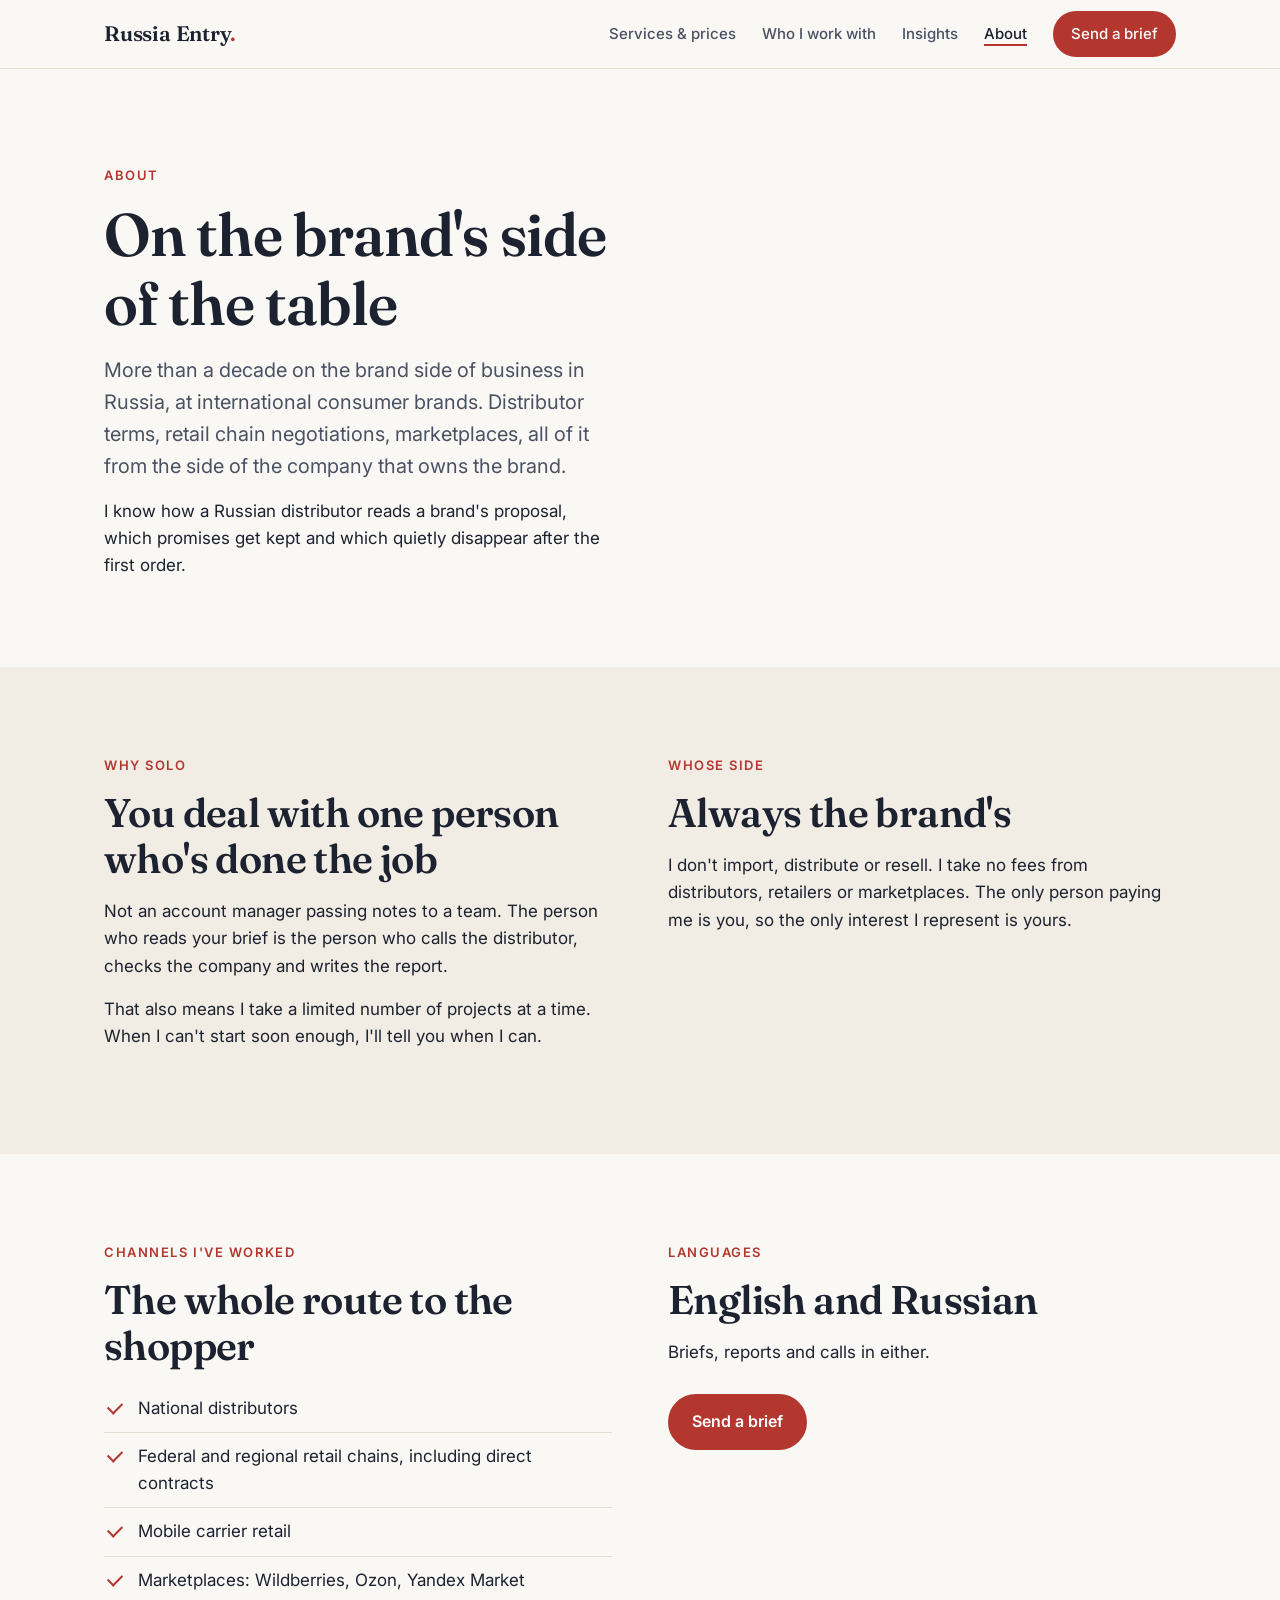
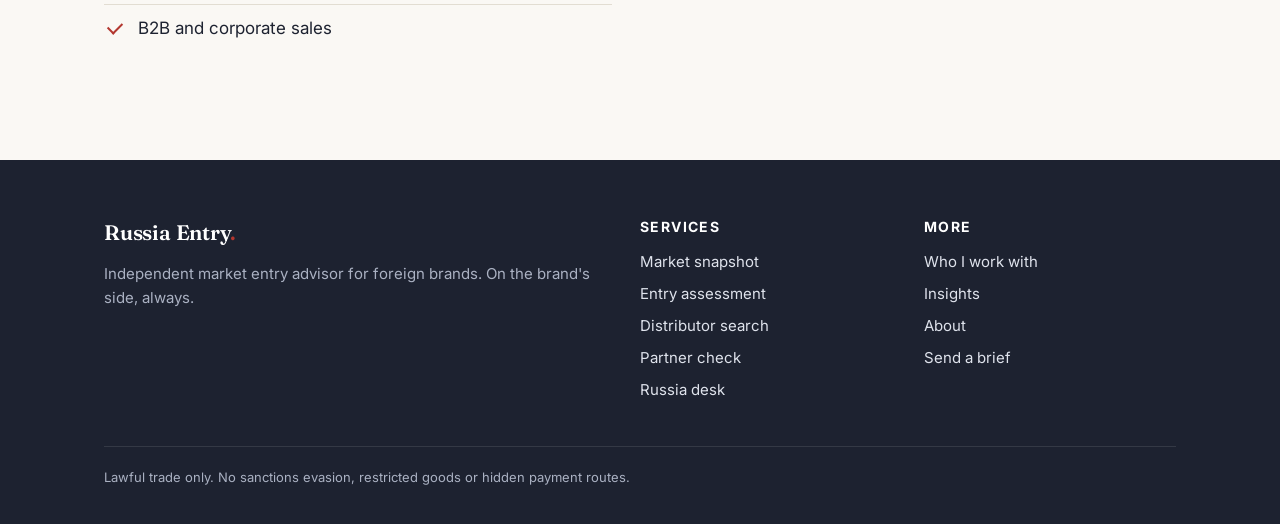
==== about.html @ b7e8e62e "Russia Entry site Co-Authored-By: Claude Opus 5.5 <noreply@anthropic.com>" ====
<!doctype html>
<html lang="en">
<head>
<meta charset="utf-8">
<meta name="viewport" content="width=device-width, initial-scale=1">
<title>About · Russia Entry</title>
<meta name="description" content="More than a decade on the brand side of business in Russia. Independent market entry advisor for foreign brands, working solo.">
<link rel="preconnect" href="https://fonts.googleapis.com">
<link rel="preconnect" href="https://fonts.gstatic.com" crossorigin>
<link href="https://fonts.googleapis.com/css2?family=Fraunces:opsz,wght@9..144,500;9..144,600&family=Inter:wght@400;500;600;700&display=swap" rel="stylesheet">
<link rel="stylesheet" href="assets/style.css">
</head>
<body>

<header class="site-header">
  <div class="wrap">
    <a class="logo" href="index.html">Russia Entry<span>.</span></a>
    <button class="nav-toggle" aria-expanded="false" aria-controls="nav">Menu</button>
    <nav class="nav" id="nav">
      <a href="services.html">Services &amp; prices</a>
      <a href="markets.html">Who I work with</a>
      <a href="insights.html">Insights</a>
      <a href="about.html" aria-current="page">About</a>
      <a class="btn btn-small" href="contact.html">Send a brief</a>
    </nav>
  </div>
</header>

<main>
<section class="hero">
  <div class="wrap split">
    <div>
      <span class="eyebrow">About</span>
      <h1>On the brand's side of the table</h1>
      <p class="lead">More than a decade on the brand side of business in Russia, at international consumer brands. Distributor terms, retail chain negotiations, marketplaces, all of it from the side of the company that owns the brand.</p>
      <p>I know how a Russian distributor reads a brand's proposal, which promises get kept and which quietly disappear after the first order.</p>
    </div>
  </div>
</section>

<section class="alt">
  <div class="wrap split">
    <div>
      <span class="eyebrow">Why solo</span>
      <h2>You deal with one person who's done the job</h2>
      <p>Not an account manager passing notes to a team. The person who reads your brief is the person who calls the distributor, checks the company and writes the report.</p>
      <p>That also means I take a limited number of projects at a time. When I can't start soon enough, I'll tell you when I can.</p>
    </div>
    <div>
      <span class="eyebrow">Whose side</span>
      <h2>Always the brand's</h2>
      <p>I don't import, distribute or resell. I take no fees from distributors, retailers or marketplaces. The only person paying me is you, so the only interest I represent is yours.</p>
    </div>
  </div>
</section>

<section>
  <div class="wrap split">
    <div>
      <span class="eyebrow">Channels I've worked</span>
      <h2>The whole route to the shopper</h2>
      <ul class="check-list">
        <li>National distributors</li>
        <li>Federal and regional retail chains, including direct contracts</li>
        <li>Mobile carrier retail</li>
        <li>Marketplaces: Wildberries, Ozon, Yandex Market</li>
        <li>B2B and corporate sales</li>
      </ul>
    </div>
    <div>
      <span class="eyebrow">Languages</span>
      <h2>English and Russian</h2>
      <p>Briefs, reports and calls in either.</p>
      <div class="btn-row"><a class="btn" href="contact.html">Send a brief</a></div>
    </div>
  </div>
</section>

</main>

<footer class="site-footer">
  <div class="wrap">
    <div class="foot-grid">
      <div>
        <a class="logo" href="index.html" style="color:#fff">Russia Entry<span>.</span></a>
        <p style="margin-top:12px">Independent market entry advisor for foreign brands. On the brand's side, always.</p>
      </div>
      <div>
        <h4>Services</h4>
        <ul>
          <li><a href="services.html#snapshot">Market snapshot</a></li>
          <li><a href="services.html#assessment">Entry assessment</a></li>
          <li><a href="services.html#distributor">Distributor search</a></li>
          <li><a href="services.html#check">Partner check</a></li>
          <li><a href="services.html#desk">Russia desk</a></li>
        </ul>
      </div>
      <div>
        <h4>More</h4>
        <ul>
          <li><a href="markets.html">Who I work with</a></li>
          <li><a href="insights.html">Insights</a></li>
          <li><a href="about.html">About</a></li>
          <li><a href="contact.html">Send a brief</a></li>
        </ul>
      </div>
    </div>
    <div class="foot-bottom">Lawful trade only. No sanctions evasion, restricted goods or hidden payment routes.</div>
  </div>
</footer>

<script src="assets/site.js"></script>
</body>
</html>
---- assets/style.css ----
:root {
  --bg: #faf8f4;
  --bg-alt: #f1ede5;
  --card: #ffffff;
  --ink: #1d2230;
  --ink-soft: #4a5163;
  --muted: #7a8090;
  --line: #e2ddd2;
  --accent: #b3372f;
  --accent-ink: #ffffff;
  --accent-soft: #f6e4e1;
  --navy: #1f2b45;
  --radius: 14px;
  --max: 1120px;
  --serif: "Fraunces", Georgia, "Times New Roman", serif;
  --sans: "Inter", system-ui, -apple-system, "Segoe UI", Roboto, sans-serif;
}

* { box-sizing: border-box; }
html { scroll-behavior: smooth; }
body {
  margin: 0;
  background: var(--bg);
  color: var(--ink);
  font-family: var(--sans);
  font-size: 17px;
  line-height: 1.6;
  -webkit-font-smoothing: antialiased;
}
img { max-width: 100%; display: block; }
a { color: var(--accent); text-underline-offset: 3px; }
a:hover { color: var(--ink); }

.wrap { max-width: var(--max); margin: 0 auto; padding: 0 24px; }
@media (max-width: 600px) { .wrap { padding: 0 16px; } }

/* ---------- header ---------- */
.site-header {
  position: sticky; top: 0; z-index: 20;
  background: rgba(250, 248, 244, 0.92);
  backdrop-filter: blur(8px);
  border-bottom: 1px solid var(--line);
}
.site-header .wrap {
  display: flex; align-items: center; justify-content: space-between;
  height: 68px; gap: 16px;
}
.logo {
  font-family: var(--serif); font-weight: 600; font-size: 21px;
  color: var(--ink); text-decoration: none; letter-spacing: -0.01em;
  white-space: nowrap;
}
.logo span { color: var(--accent); }
.nav { display: flex; gap: 26px; align-items: center; }
.nav a {
  color: var(--ink-soft); text-decoration: none; font-size: 15px; font-weight: 500;
}
.nav a:hover, .nav a[aria-current="page"] { color: var(--ink); }
.nav a[aria-current="page"] { box-shadow: inset 0 -2px 0 var(--accent); }
.nav .btn { color: var(--accent-ink); }
.nav-toggle {
  display: none; background: none; border: 1px solid var(--line);
  border-radius: 10px; padding: 8px 12px; font: inherit; font-size: 15px;
  color: var(--ink); cursor: pointer;
}
@media (max-width: 900px) {
  .nav-toggle { display: block; }
  .nav {
    display: none; position: absolute; top: 68px; left: 0; right: 0;
    flex-direction: column; align-items: stretch; gap: 0;
    background: var(--bg); border-bottom: 1px solid var(--line); padding: 8px 16px 16px;
  }
  .nav.open { display: flex; }
  .nav a { padding: 12px 4px; border-bottom: 1px solid var(--line); }
  .nav a[aria-current="page"] { box-shadow: none; color: var(--accent); }
  .nav .btn { margin-top: 12px; text-align: center; border-bottom: none; }
}

/* ---------- buttons ---------- */
.btn {
  display: inline-block; padding: 13px 22px; border-radius: 999px;
  background: var(--accent); color: var(--accent-ink); text-decoration: none;
  font-weight: 600; font-size: 16px; border: 2px solid var(--accent);
  transition: transform .15s ease, background .15s ease;
  cursor: pointer; font-family: inherit;
}
.btn:hover { background: #962c25; border-color: #962c25; color: #fff; transform: translateY(-1px); }
.btn-ghost { background: transparent; color: var(--ink); border-color: var(--ink); }
.btn-ghost:hover { background: var(--ink); border-color: var(--ink); color: #fff; }
.btn-small { padding: 9px 16px; font-size: 15px; }
.btn-row { display: flex; flex-wrap: wrap; gap: 12px; margin-top: 28px; }

/* ---------- type ---------- */
h1, h2, h3 { font-family: var(--serif); font-weight: 600; letter-spacing: -0.015em; line-height: 1.15; margin: 0 0 16px; }
h1 { font-size: clamp(36px, 5.4vw, 60px); }
h2 { font-size: clamp(28px, 3.6vw, 40px); }
h3 { font-size: 22px; }
p { margin: 0 0 16px; }
.lead { font-size: 20px; color: var(--ink-soft); max-width: 680px; }
.eyebrow {
  font-size: 13px; font-weight: 600; letter-spacing: .12em; text-transform: uppercase;
  color: var(--accent); margin-bottom: 14px; display: block;
}
.muted { color: var(--muted); }

/* ---------- sections ---------- */
section { padding: 88px 0; }
section.tight { padding: 56px 0; }
.alt { background: var(--bg-alt); }
.dark { background: var(--navy); color: #e9ecf3; }
.dark h2, .dark h3 { color: #fff; }
.dark .lead, .dark p { color: #c9cfdc; }
.dark .eyebrow { color: #f0a39c; }
.section-head { max-width: 720px; margin-bottom: 44px; }
@media (max-width: 600px) { section { padding: 60px 0; } }

/* ---------- hero ---------- */
.hero { padding: 96px 0 72px; }
.hero h1 { max-width: 880px; }
.trust {
  border-top: 1px solid var(--line); border-bottom: 1px solid var(--line);
  padding: 18px 0; font-size: 15px; color: var(--ink-soft);
}
.trust .wrap { display: flex; flex-wrap: wrap; gap: 8px 28px; align-items: center; }
.trust strong { color: var(--ink); }
.trust .logos { display: flex; flex-wrap: wrap; gap: 8px 22px; font-weight: 600; color: var(--ink); }

/* ---------- grids & cards ---------- */
.grid { display: grid; gap: 20px; }
.g2 { grid-template-columns: repeat(2, 1fr); }
.g3 { grid-template-columns: repeat(3, 1fr); }
.g5 { grid-template-columns: repeat(5, 1fr); }
@media (max-width: 1000px) { .g5 { grid-template-columns: repeat(3, 1fr); } }
@media (max-width: 820px) { .g2, .g3, .g5 { grid-template-columns: 1fr; } }

.card {
  background: var(--card); border: 1px solid var(--line); border-radius: var(--radius);
  padding: 26px;
}
.card h3 { font-size: 20px; margin-bottom: 10px; }
.card p:last-child { margin-bottom: 0; }

.price-card { display: flex; flex-direction: column; text-decoration: none; color: var(--ink); transition: border-color .15s, transform .15s; }
.price-card:hover { border-color: var(--accent); transform: translateY(-2px); color: var(--ink); }
.price-card .price { font-family: var(--serif); font-size: 24px; color: var(--accent); margin-top: auto; padding-top: 14px; }
.price-card .price small { font-family: var(--sans); font-size: 13px; color: var(--muted); display: block; }
.price-card p { font-size: 15px; color: var(--ink-soft); }

/* ---------- lists ---------- */
.x-list, .check-list { list-style: none; padding: 0; margin: 0 0 20px; }
.x-list li, .check-list li { position: relative; padding: 10px 0 10px 34px; border-bottom: 1px solid var(--line); }
.x-list li:last-child, .check-list li:last-child { border-bottom: none; }
.x-list li::before {
  content: "!"; position: absolute; left: 0; top: 11px; width: 22px; height: 22px;
  border-radius: 50%; background: var(--accent-soft); color: var(--accent);
  font-weight: 700; font-size: 13px; display: grid; place-items: center;
}
.check-list li::before {
  content: ""; position: absolute; left: 4px; top: 17px; width: 12px; height: 7px;
  border-left: 2px solid var(--accent); border-bottom: 2px solid var(--accent); transform: rotate(-45deg);
}
.dark .x-list li, .dark .check-list li { border-color: rgba(255,255,255,.12); }

/* ---------- steps ---------- */
.steps { counter-reset: step; }
.step { position: relative; padding-top: 58px; }
.step::before {
  counter-increment: step; content: counter(step);
  position: absolute; top: 0; left: 0; width: 42px; height: 42px; border-radius: 50%;
  background: var(--ink); color: #fff; font-family: var(--serif); font-size: 20px;
  display: grid; place-items: center;
}
.step .when { font-size: 14px; color: var(--accent); font-weight: 600; margin-bottom: 6px; display: block; }

/* ---------- split ---------- */
.split { display: grid; grid-template-columns: 1fr 1fr; gap: 56px; align-items: start; }
@media (max-width: 820px) { .split { grid-template-columns: 1fr; gap: 28px; } }

/* ---------- note / compliance ---------- */
.note {
  border-left: 3px solid var(--accent); background: var(--card);
  padding: 22px 26px; border-radius: 0 var(--radius) var(--radius) 0;
}
.note h3 { font-size: 18px; margin-bottom: 8px; font-family: var(--sans); font-weight: 700; letter-spacing: 0; }

/* ---------- service blocks ---------- */
.service { display: grid; grid-template-columns: 300px 1fr; gap: 44px; padding: 52px 0; border-top: 1px solid var(--line); scroll-margin-top: 90px; }
.service:first-of-type { border-top: none; }
.service .meta { position: sticky; top: 100px; align-self: start; }
.service .meta .price { font-family: var(--serif); font-size: 30px; color: var(--accent); margin: 6px 0 4px; }
.service .meta .time { font-size: 15px; color: var(--muted); margin-bottom: 18px; }
.service .for { font-size: 19px; color: var(--ink); margin-bottom: 18px; }
.service h4 { font-size: 14px; letter-spacing: .1em; text-transform: uppercase; color: var(--muted); margin: 24px 0 8px; }
@media (max-width: 820px) {
  .service { grid-template-columns: 1fr; gap: 12px; padding: 40px 0; }
  .service .meta { position: static; }
}

/* ---------- regions ---------- */
.region { scroll-margin-top: 90px; }
.region .flag { font-size: 13px; font-weight: 600; letter-spacing: .1em; text-transform: uppercase; color: var(--muted); margin-bottom: 8px; display: block; }
.region ul { padding-left: 20px; margin: 8px 0 0; color: var(--ink-soft); font-size: 15px; }
.region ul li { margin-bottom: 4px; }
.chips { display: flex; flex-wrap: wrap; gap: 8px; margin: 20px 0 0; padding: 0; list-style: none; }
.chips a { display: inline-block; padding: 7px 14px; border: 1px solid var(--line); border-radius: 999px; background: var(--card); color: var(--ink); text-decoration: none; font-size: 15px; }
.chips a:hover { border-color: var(--accent); color: var(--accent); }

/* ---------- articles ---------- */
.article-card { display: flex; flex-direction: column; }
.article-card .tag { font-size: 13px; color: var(--muted); margin-bottom: 10px; }
.article-card .soon { margin-top: auto; padding-top: 12px; font-size: 14px; font-weight: 600; color: var(--accent); }

/* ---------- about ---------- */
.portrait {
  aspect-ratio: 4 / 5; border-radius: var(--radius); background: var(--bg-alt);
  border: 1px dashed var(--line); display: grid; place-items: center;
  color: var(--muted); font-size: 15px; text-align: center; padding: 20px;
}
.timeline { list-style: none; padding: 0; margin: 0; }
.timeline li { display: grid; grid-template-columns: 120px 1fr; gap: 16px; padding: 14px 0; border-bottom: 1px solid var(--line); }
.timeline .yr { color: var(--muted); font-size: 15px; }
@media (max-width: 600px) { .timeline li { grid-template-columns: 1fr; gap: 2px; } }

/* ---------- form ---------- */
.form { display: grid; gap: 20px; }
.field label, .field legend { display: block; font-weight: 600; font-size: 15px; margin-bottom: 8px; padding: 0; }
.field .hint { font-weight: 400; color: var(--muted); }
.field input[type="text"], .field input[type="email"], .field input[type="url"], .field select, .field textarea {
  width: 100%; padding: 12px 14px; border: 1px solid var(--line); border-radius: 10px;
  background: var(--card); font: inherit; font-size: 16px; color: var(--ink);
}
.field input:focus, .field select:focus, .field textarea:focus { outline: 2px solid var(--accent); outline-offset: 1px; border-color: transparent; }
.field textarea { min-height: 130px; resize: vertical; }
fieldset.field { border: 0; margin: 0; padding: 0; min-width: 0; }
.options { display: flex; flex-wrap: wrap; gap: 8px; }
.options label { font-weight: 400; margin: 0; }
.options input { position: absolute; opacity: 0; pointer-events: none; }
.options span {
  display: inline-block; padding: 9px 15px; border: 1px solid var(--line); border-radius: 999px;
  background: var(--card); cursor: pointer; font-size: 15px; user-select: none;
}
.options input:checked + span { background: var(--ink); color: #fff; border-color: var(--ink); }
.options input:focus-visible + span { outline: 2px solid var(--accent); outline-offset: 2px; }
.row2 { display: grid; grid-template-columns: 1fr 1fr; gap: 20px; }
@media (max-width: 600px) { .row2 { grid-template-columns: 1fr; } }
.form-done { display: none; }
.form-done.show { display: block; }

/* ---------- faq ---------- */
details { border-bottom: 1px solid var(--line); padding: 18px 0; }
details summary { cursor: pointer; font-weight: 600; font-size: 18px; list-style: none; position: relative; padding-right: 30px; }
details summary::-webkit-details-marker { display: none; }
details summary::after { content: "+"; position: absolute; right: 0; top: -2px; font-size: 24px; color: var(--accent); font-weight: 400; }
details[open] summary::after { content: "–"; }
details p { margin: 12px 0 0; color: var(--ink-soft); }

/* ---------- cta band ---------- */
.cta-band { text-align: center; }
.cta-band .lead { margin: 0 auto; }
.cta-band .btn-row { justify-content: center; }

/* ---------- footer ---------- */
.site-footer { background: var(--ink); color: #aab1c2; padding: 56px 0 36px; font-size: 15px; }
.site-footer a { color: #dfe3ec; text-decoration: none; }
.site-footer a:hover { color: #fff; }
.foot-grid { display: grid; grid-template-columns: 2fr 1fr 1fr; gap: 32px; }
.foot-grid h4 { color: #fff; font-size: 14px; letter-spacing: .1em; text-transform: uppercase; margin: 0 0 12px; }
.foot-grid ul { list-style: none; padding: 0; margin: 0; }
.foot-grid li { margin-bottom: 8px; }
.foot-bottom { border-top: 1px solid rgba(255,255,255,.1); margin-top: 36px; padding-top: 20px; font-size: 13px; }
@media (max-width: 820px) { .foot-grid { grid-template-columns: 1fr; } }
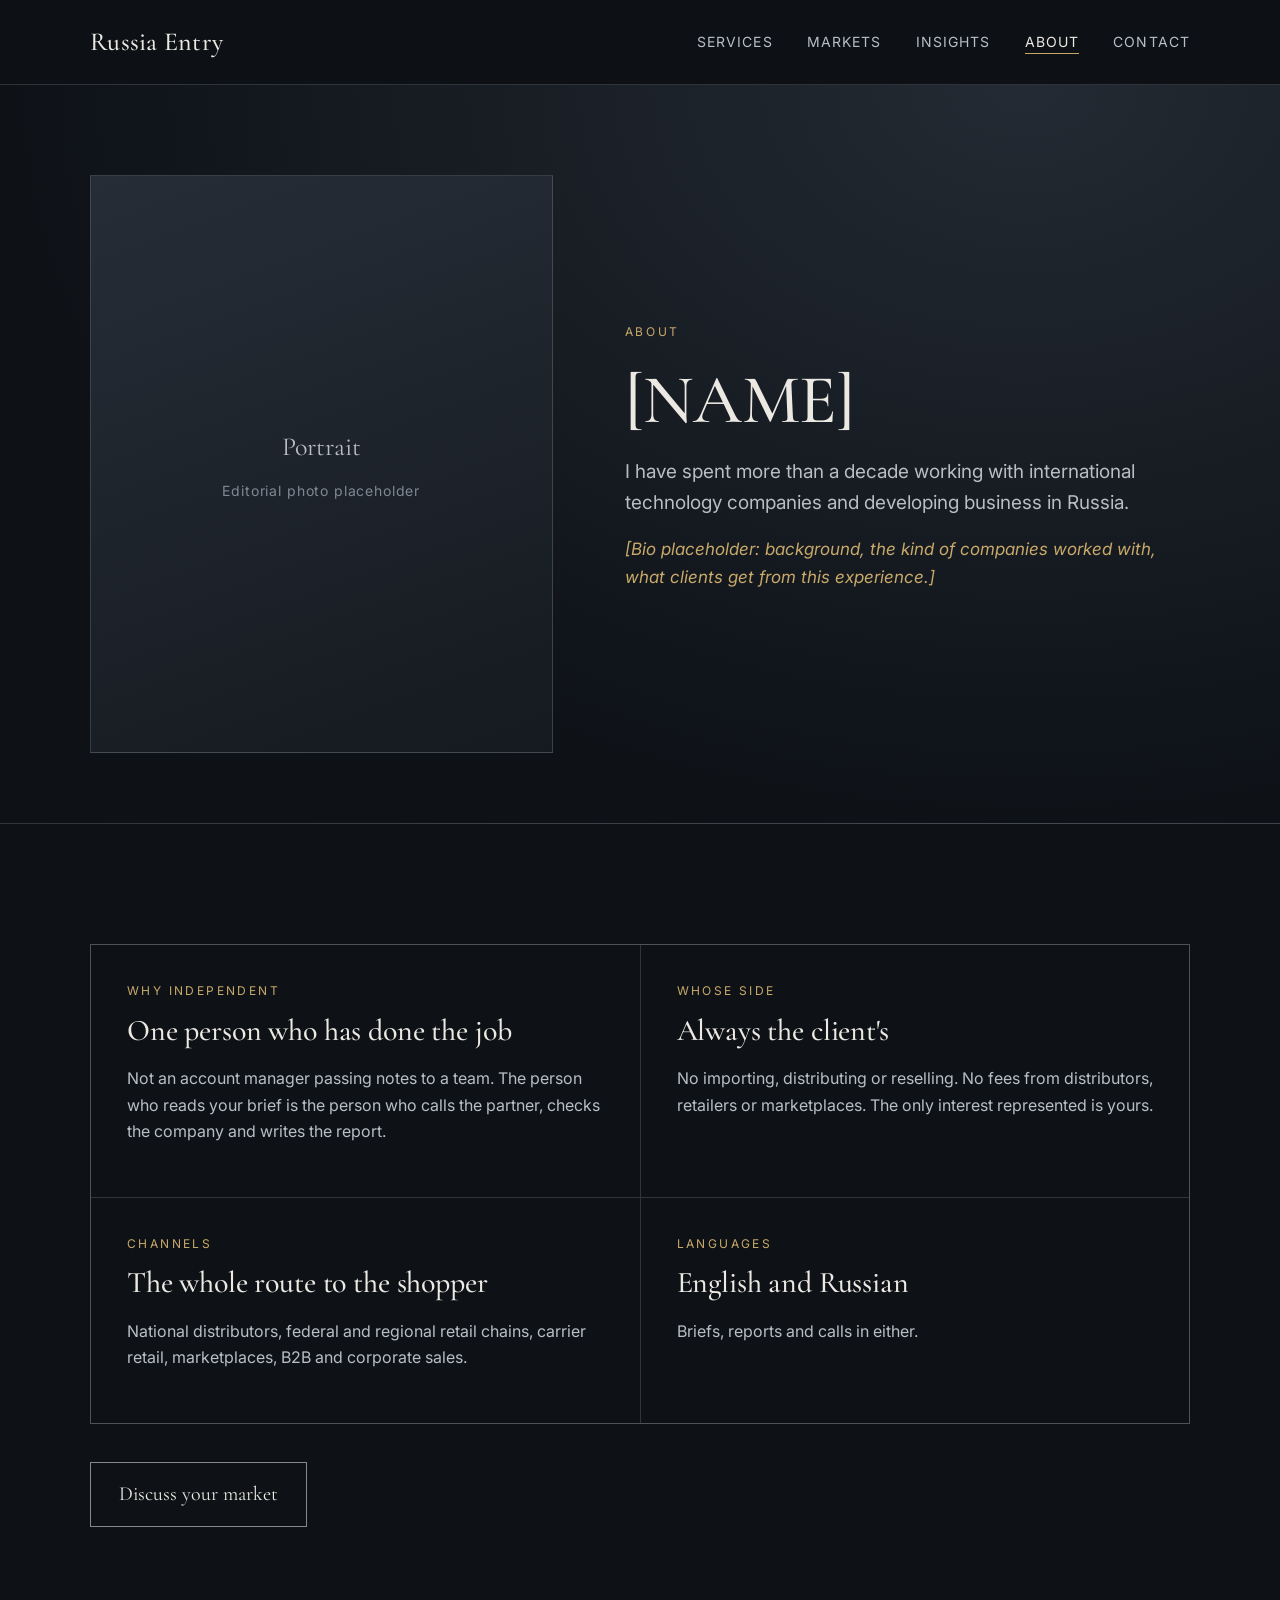
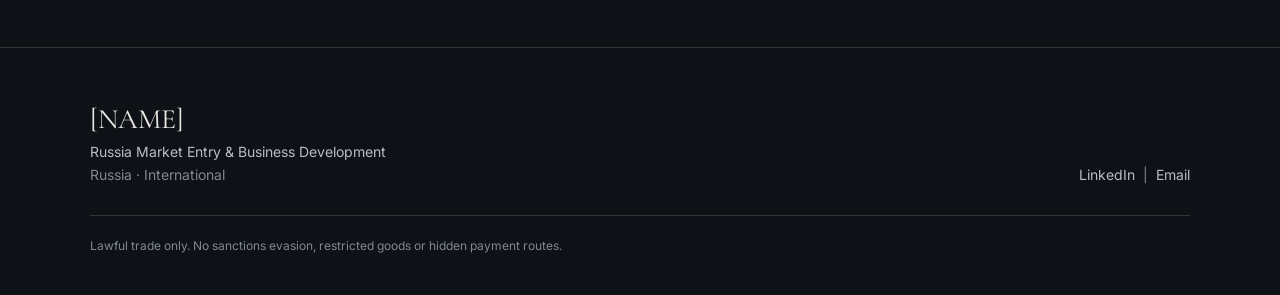
==== commit b01ad9df: "New dark design, four services, placeholders instead of personal data Co-Authored-By: Claude Opus 5." ====
--- a/about.html
+++ b/about.html
@@ -4,75 +4,50 @@
 <meta charset="utf-8">
 <meta name="viewport" content="width=device-width, initial-scale=1">
 <title>About · Russia Entry</title>
-<meta name="description" content="More than a decade on the brand side of business in Russia. Independent market entry advisor for foreign brands, working solo.">
+<meta name="description" content="Independent market-entry specialist for international companies entering Russia.">
 <link rel="preconnect" href="https://fonts.googleapis.com">
 <link rel="preconnect" href="https://fonts.gstatic.com" crossorigin>
-<link href="https://fonts.googleapis.com/css2?family=Fraunces:opsz,wght@9..144,500;9..144,600&family=Inter:wght@400;500;600;700&display=swap" rel="stylesheet">
+<link href="https://fonts.googleapis.com/css2?family=Cormorant+Garamond:ital,wght@0,400;0,500;0,600;1,400;1,500&family=Inter:wght@400;500&display=swap" rel="stylesheet">
 <link rel="stylesheet" href="assets/style.css">
 </head>
 <body>
 
-<header class="site-header">
+<header class="site-header solid">
   <div class="wrap">
-    <a class="logo" href="index.html">Russia Entry<span>.</span></a>
+    <a class="logo" href="index.html">Russia Entry</a>
     <button class="nav-toggle" aria-expanded="false" aria-controls="nav">Menu</button>
     <nav class="nav" id="nav">
-      <a href="services.html">Services &amp; prices</a>
-      <a href="markets.html">Who I work with</a>
+      <a href="services.html">Services</a>
+      <a href="markets.html">Markets</a>
       <a href="insights.html">Insights</a>
       <a href="about.html" aria-current="page">About</a>
-      <a class="btn btn-small" href="contact.html">Send a brief</a>
+      <a href="contact.html">Contact</a>
     </nav>
   </div>
 </header>
 
 <main>
-<section class="hero">
-  <div class="wrap split">
+<section class="page-hero">
+  <div class="wrap about">
+    <div class="portrait"><div><span>Portrait</span>Editorial photo placeholder</div></div>
     <div>
-      <span class="eyebrow">About</span>
-      <h1>On the brand's side of the table</h1>
-      <p class="lead">More than a decade on the brand side of business in Russia, at international consumer brands. Distributor terms, retail chain negotiations, marketplaces, all of it from the side of the company that owns the brand.</p>
-      <p>I know how a Russian distributor reads a brand's proposal, which promises get kept and which quietly disappear after the first order.</p>
-    </div>
-  </div>
-</section>
-
-<section class="alt">
-  <div class="wrap split">
-    <div>
-      <span class="eyebrow">Why solo</span>
-      <h2>You deal with one person who's done the job</h2>
-      <p>Not an account manager passing notes to a team. The person who reads your brief is the person who calls the distributor, checks the company and writes the report.</p>
-      <p>That also means I take a limited number of projects at a time. When I can't start soon enough, I'll tell you when I can.</p>
-    </div>
-    <div>
-      <span class="eyebrow">Whose side</span>
-      <h2>Always the brand's</h2>
-      <p>I don't import, distribute or resell. I take no fees from distributors, retailers or marketplaces. The only person paying me is you, so the only interest I represent is yours.</p>
+      <span class="kicker">About</span>
+      <h1>[NAME]</h1>
+      <p class="lead">I have spent more than a decade working with international technology companies and developing business in Russia.</p>
+      <p class="ph">[Bio placeholder: background, the kind of companies worked with, what clients get from this experience.]</p>
     </div>
   </div>
 </section>
 
 <section>
-  <div class="wrap split">
-    <div>
-      <span class="eyebrow">Channels I've worked</span>
-      <h2>The whole route to the shopper</h2>
-      <ul class="check-list">
-        <li>National distributors</li>
-        <li>Federal and regional retail chains, including direct contracts</li>
-        <li>Mobile carrier retail</li>
-        <li>Marketplaces: Wildberries, Ozon, Yandex Market</li>
-        <li>B2B and corporate sales</li>
-      </ul>
+  <div class="wrap">
+    <div class="cards">
+      <div><span class="tag">Why independent</span><h3>One person who has done the job</h3><p>Not an account manager passing notes to a team. The person who reads your brief is the person who calls the partner, checks the company and writes the report.</p></div>
+      <div><span class="tag">Whose side</span><h3>Always the client's</h3><p>No importing, distributing or reselling. No fees from distributors, retailers or marketplaces. The only interest represented is yours.</p></div>
+      <div><span class="tag">Channels</span><h3>The whole route to the shopper</h3><p>National distributors, federal and regional retail chains, carrier retail, marketplaces, B2B and corporate sales.</p></div>
+      <div><span class="tag">Languages</span><h3>English and Russian</h3><p>Briefs, reports and calls in either.</p></div>
     </div>
-    <div>
-      <span class="eyebrow">Languages</span>
-      <h2>English and Russian</h2>
-      <p>Briefs, reports and calls in either.</p>
-      <div class="btn-row"><a class="btn" href="contact.html">Send a brief</a></div>
-    </div>
+    <div class="btn-row"><a class="btn" href="contact.html">Discuss your market</a></div>
   </div>
 </section>
 
@@ -80,32 +55,13 @@
 
 <footer class="site-footer">
   <div class="wrap">
-    <div class="foot-grid">
-      <div>
-        <a class="logo" href="index.html" style="color:#fff">Russia Entry<span>.</span></a>
-        <p style="margin-top:12px">Independent market entry advisor for foreign brands. On the brand's side, always.</p>
-      </div>
-      <div>
-        <h4>Services</h4>
-        <ul>
-          <li><a href="services.html#snapshot">Market snapshot</a></li>
-          <li><a href="services.html#assessment">Entry assessment</a></li>
-          <li><a href="services.html#distributor">Distributor search</a></li>
-          <li><a href="services.html#check">Partner check</a></li>
-          <li><a href="services.html#desk">Russia desk</a></li>
-        </ul>
-      </div>
-      <div>
-        <h4>More</h4>
-        <ul>
-          <li><a href="markets.html">Who I work with</a></li>
-          <li><a href="insights.html">Insights</a></li>
-          <li><a href="about.html">About</a></li>
-          <li><a href="contact.html">Send a brief</a></li>
-        </ul>
-      </div>
+    <div>
+      <div class="fname">[NAME]</div>
+      <div class="frole">Russia Market Entry &amp; Business Development</div>
+      <div>Russia · International</div>
     </div>
-    <div class="foot-bottom">Lawful trade only. No sanctions evasion, restricted goods or hidden payment routes.</div>
+    <div><a href="#">LinkedIn</a> &nbsp;|&nbsp; <a href="contact.html">Email</a></div>
+    <div class="legal">Lawful trade only. No sanctions evasion, restricted goods or hidden payment routes.</div>
   </div>
 </footer>
 
--- a/assets/style.css
+++ b/assets/style.css
@@ -1,271 +1,260 @@
 :root {
-  --bg: #faf8f4;
-  --bg-alt: #f1ede5;
-  --card: #ffffff;
-  --ink: #1d2230;
-  --ink-soft: #4a5163;
-  --muted: #7a8090;
-  --line: #e2ddd2;
-  --accent: #b3372f;
-  --accent-ink: #ffffff;
-  --accent-soft: #f6e4e1;
-  --navy: #1f2b45;
-  --radius: 14px;
-  --max: 1120px;
-  --serif: "Fraunces", Georgia, "Times New Roman", serif;
+  --bg: #0e1217;
+  --bg-2: #141a21;
+  --bg-3: #1b222b;
+  --ink: #ece9e3;
+  --ink-soft: #b9bec6;
+  --muted: #7f8893;
+  --line: rgba(236, 233, 227, 0.16);
+  --line-strong: rgba(236, 233, 227, 0.55);
+  --gold: #c8a96a;
+  --gold-soft: rgba(200, 169, 106, 0.14);
+  --paper: #efebe4;
+  --paper-ink: #1b1f25;
+  --max: 1180px;
+  --serif: "Cormorant Garamond", Georgia, "Times New Roman", serif;
   --sans: "Inter", system-ui, -apple-system, "Segoe UI", Roboto, sans-serif;
 }
 
 * { box-sizing: border-box; }
 html { scroll-behavior: smooth; }
 body {
-  margin: 0;
-  background: var(--bg);
-  color: var(--ink);
-  font-family: var(--sans);
-  font-size: 17px;
-  line-height: 1.6;
+  margin: 0; background: var(--bg); color: var(--ink);
+  font-family: var(--sans); font-size: 17px; line-height: 1.65;
   -webkit-font-smoothing: antialiased;
 }
+a { color: inherit; }
 img { max-width: 100%; display: block; }
-a { color: var(--accent); text-underline-offset: 3px; }
-a:hover { color: var(--ink); }
-
-.wrap { max-width: var(--max); margin: 0 auto; padding: 0 24px; }
-@media (max-width: 600px) { .wrap { padding: 0 16px; } }
+.wrap { max-width: var(--max); margin: 0 auto; padding: 0 40px; }
+@media (max-width: 700px) { .wrap { padding: 0 16px; } }
+
+h1, h2, h3 { font-family: var(--serif); font-weight: 500; line-height: 1.08; letter-spacing: -0.005em; margin: 0 0 18px; }
+h1 { font-size: clamp(46px, 6.4vw, 84px); }
+h2 { font-size: clamp(36px, 4.4vw, 56px); }
+h3 { font-size: 28px; }
+p { margin: 0 0 16px; }
+.lead { font-size: 19px; color: var(--ink-soft); max-width: 640px; }
+.kicker { display: block; font-size: 12px; letter-spacing: .22em; text-transform: uppercase; color: var(--gold); margin-bottom: 22px; }
+.muted { color: var(--muted); }
+.ph { color: var(--gold); font-style: italic; }
 
 /* ---------- header ---------- */
-.site-header {
-  position: sticky; top: 0; z-index: 20;
-  background: rgba(250, 248, 244, 0.92);
-  backdrop-filter: blur(8px);
-  border-bottom: 1px solid var(--line);
-}
-.site-header .wrap {
-  display: flex; align-items: center; justify-content: space-between;
-  height: 68px; gap: 16px;
-}
-.logo {
-  font-family: var(--serif); font-weight: 600; font-size: 21px;
-  color: var(--ink); text-decoration: none; letter-spacing: -0.01em;
-  white-space: nowrap;
-}
-.logo span { color: var(--accent); }
-.nav { display: flex; gap: 26px; align-items: center; }
-.nav a {
-  color: var(--ink-soft); text-decoration: none; font-size: 15px; font-weight: 500;
-}
+.site-header { position: absolute; top: 0; left: 0; right: 0; z-index: 20; }
+.site-header.solid { position: sticky; background: rgba(14, 18, 23, .92); backdrop-filter: blur(8px); border-bottom: 1px solid var(--line); }
+.site-header .wrap { display: flex; align-items: center; justify-content: space-between; height: 84px; }
+.logo { font-family: var(--serif); font-size: 26px; font-weight: 500; text-decoration: none; letter-spacing: .01em; white-space: nowrap; }
+.nav { display: flex; gap: 34px; align-items: center; }
+.nav a { text-decoration: none; font-size: 14px; letter-spacing: .08em; text-transform: uppercase; color: var(--ink-soft); }
 .nav a:hover, .nav a[aria-current="page"] { color: var(--ink); }
-.nav a[aria-current="page"] { box-shadow: inset 0 -2px 0 var(--accent); }
-.nav .btn { color: var(--accent-ink); }
-.nav-toggle {
-  display: none; background: none; border: 1px solid var(--line);
-  border-radius: 10px; padding: 8px 12px; font: inherit; font-size: 15px;
-  color: var(--ink); cursor: pointer;
-}
+.nav a[aria-current="page"] { box-shadow: inset 0 -1px 0 var(--gold); }
+.nav-toggle { display: none; background: none; border: 1px solid var(--line-strong); color: var(--ink); padding: 8px 14px; font: inherit; font-size: 14px; cursor: pointer; }
 @media (max-width: 900px) {
   .nav-toggle { display: block; }
-  .nav {
-    display: none; position: absolute; top: 68px; left: 0; right: 0;
-    flex-direction: column; align-items: stretch; gap: 0;
-    background: var(--bg); border-bottom: 1px solid var(--line); padding: 8px 16px 16px;
-  }
+  .nav { display: none; position: absolute; top: 84px; left: 0; right: 0; flex-direction: column; align-items: stretch; gap: 0; background: var(--bg-2); padding: 8px 16px 16px; border-bottom: 1px solid var(--line); }
   .nav.open { display: flex; }
-  .nav a { padding: 12px 4px; border-bottom: 1px solid var(--line); }
-  .nav a[aria-current="page"] { box-shadow: none; color: var(--accent); }
-  .nav .btn { margin-top: 12px; text-align: center; border-bottom: none; }
+  .nav a { padding: 14px 0; border-bottom: 1px solid var(--line); }
 }
 
 /* ---------- buttons ---------- */
 .btn {
-  display: inline-block; padding: 13px 22px; border-radius: 999px;
-  background: var(--accent); color: var(--accent-ink); text-decoration: none;
-  font-weight: 600; font-size: 16px; border: 2px solid var(--accent);
-  transition: transform .15s ease, background .15s ease;
-  cursor: pointer; font-family: inherit;
-}
-.btn:hover { background: #962c25; border-color: #962c25; color: #fff; transform: translateY(-1px); }
-.btn-ghost { background: transparent; color: var(--ink); border-color: var(--ink); }
-.btn-ghost:hover { background: var(--ink); border-color: var(--ink); color: #fff; }
-.btn-small { padding: 9px 16px; font-size: 15px; }
-.btn-row { display: flex; flex-wrap: wrap; gap: 12px; margin-top: 28px; }
-
-/* ---------- type ---------- */
-h1, h2, h3 { font-family: var(--serif); font-weight: 600; letter-spacing: -0.015em; line-height: 1.15; margin: 0 0 16px; }
-h1 { font-size: clamp(36px, 5.4vw, 60px); }
-h2 { font-size: clamp(28px, 3.6vw, 40px); }
-h3 { font-size: 22px; }
-p { margin: 0 0 16px; }
-.lead { font-size: 20px; color: var(--ink-soft); max-width: 680px; }
-.eyebrow {
-  font-size: 13px; font-weight: 600; letter-spacing: .12em; text-transform: uppercase;
-  color: var(--accent); margin-bottom: 14px; display: block;
-}
-.muted { color: var(--muted); }
+  display: inline-flex; align-items: center; gap: 10px; padding: 15px 28px;
+  border: 1px solid var(--line-strong); color: var(--ink); background: transparent;
+  font-family: var(--serif); font-size: 20px; text-decoration: none; cursor: pointer;
+  transition: background .2s, color .2s, border-color .2s;
+}
+.btn:hover { background: var(--ink); color: var(--bg); border-color: var(--ink); }
+.btn-gold { border-color: var(--gold); color: var(--gold); }
+.btn-gold:hover { background: var(--gold); color: var(--bg); border-color: var(--gold); }
+.btn-row { display: flex; flex-wrap: wrap; gap: 18px; margin-top: 38px; }
+
+/* ---------- hero ---------- */
+.hero { position: relative; min-height: 100vh; display: flex; align-items: center; overflow: hidden;
+  background: radial-gradient(ellipse at 70% 10%, #2a313b 0%, #161b22 45%, var(--bg) 100%); }
+.hero .ridges { position: absolute; left: 0; right: 0; bottom: 0; width: 100%; height: 62%; pointer-events: none; }
+.hero .wrap { position: relative; z-index: 2; display: grid; grid-template-columns: 0.9fr 1.25fr; gap: 48px; align-items: center; padding-top: 110px; padding-bottom: 80px; width: 100%; }
+.hero h1 { margin-bottom: 14px; }
+.hero .sub { font-family: var(--serif); font-size: clamp(22px, 2.2vw, 28px); color: var(--ink); margin-bottom: 22px; }
+@media (max-width: 980px) { .hero .wrap { grid-template-columns: 1fr; } }
+
+/* network map */
+.netmap { width: 100%; height: auto; overflow: visible; }
+.netmap .grid-dot { fill: rgba(236, 233, 227, .16); }
+.netmap .ru-dot { fill: rgba(200, 169, 106, .5); }
+.netmap .arc { fill: none; stroke: rgba(236, 233, 227, .22); stroke-width: 1; transition: stroke .25s, stroke-width .25s; }
+.netmap .arc.flow { stroke: var(--gold); stroke-width: 1.2; stroke-dasharray: 3 9; animation: flow 2.6s linear infinite; opacity: .55; }
+.netmap .arc.hot { stroke: var(--gold); stroke-width: 1.6; opacity: 1; }
+.netmap .ru-link { stroke: rgba(200, 169, 106, .45); stroke-width: 1; fill: none; }
+.netmap .node { cursor: pointer; }
+.netmap .node circle.core { fill: var(--ink); }
+.netmap .node circle.halo { fill: none; stroke: rgba(236, 233, 227, .35); }
+.netmap .node.hub circle.core { fill: var(--gold); }
+.netmap .node.hub circle.halo { stroke: var(--gold); animation: pulse 3s ease-out infinite; transform-box: fill-box; transform-origin: center; }
+.netmap .node text { font-family: var(--sans); font-size: 9px; letter-spacing: .12em; text-transform: uppercase; fill: var(--muted); transition: fill .2s; }
+.netmap .node:hover text, .netmap .node.hot text { fill: var(--ink); }
+.netmap .node:hover circle.core, .netmap .node.hot circle.core { fill: var(--gold); }
+.netmap .pkt { fill: var(--gold); }
+.map-caption { font-size: 13px; color: var(--muted); margin-top: 10px; min-height: 22px; letter-spacing: .02em; }
+.map-caption b { color: var(--ink); font-weight: 500; }
+@keyframes flow { to { stroke-dashoffset: -24; } }
+@keyframes pulse { 0% { transform: scale(1); opacity: .9; } 100% { transform: scale(2.6); opacity: 0; } }
+@media (prefers-reduced-motion: reduce) { .netmap .arc.flow, .netmap .node.hub circle.halo { animation: none; } }
 
 /* ---------- sections ---------- */
-section { padding: 88px 0; }
-section.tight { padding: 56px 0; }
-.alt { background: var(--bg-alt); }
-.dark { background: var(--navy); color: #e9ecf3; }
-.dark h2, .dark h3 { color: #fff; }
-.dark .lead, .dark p { color: #c9cfdc; }
-.dark .eyebrow { color: #f0a39c; }
-.section-head { max-width: 720px; margin-bottom: 44px; }
-@media (max-width: 600px) { section { padding: 60px 0; } }
-
-/* ---------- hero ---------- */
-.hero { padding: 96px 0 72px; }
-.hero h1 { max-width: 880px; }
-.trust {
-  border-top: 1px solid var(--line); border-bottom: 1px solid var(--line);
-  padding: 18px 0; font-size: 15px; color: var(--ink-soft);
-}
-.trust .wrap { display: flex; flex-wrap: wrap; gap: 8px 28px; align-items: center; }
-.trust strong { color: var(--ink); }
-.trust .logos { display: flex; flex-wrap: wrap; gap: 8px 22px; font-weight: 600; color: var(--ink); }
-
-/* ---------- grids & cards ---------- */
-.grid { display: grid; gap: 20px; }
-.g2 { grid-template-columns: repeat(2, 1fr); }
-.g3 { grid-template-columns: repeat(3, 1fr); }
-.g5 { grid-template-columns: repeat(5, 1fr); }
-@media (max-width: 1000px) { .g5 { grid-template-columns: repeat(3, 1fr); } }
-@media (max-width: 820px) { .g2, .g3, .g5 { grid-template-columns: 1fr; } }
-
-.card {
-  background: var(--card); border: 1px solid var(--line); border-radius: var(--radius);
-  padding: 26px;
-}
-.card h3 { font-size: 20px; margin-bottom: 10px; }
-.card p:last-child { margin-bottom: 0; }
-
-.price-card { display: flex; flex-direction: column; text-decoration: none; color: var(--ink); transition: border-color .15s, transform .15s; }
-.price-card:hover { border-color: var(--accent); transform: translateY(-2px); color: var(--ink); }
-.price-card .price { font-family: var(--serif); font-size: 24px; color: var(--accent); margin-top: auto; padding-top: 14px; }
-.price-card .price small { font-family: var(--sans); font-size: 13px; color: var(--muted); display: block; }
-.price-card p { font-size: 15px; color: var(--ink-soft); }
-
-/* ---------- lists ---------- */
-.x-list, .check-list { list-style: none; padding: 0; margin: 0 0 20px; }
-.x-list li, .check-list li { position: relative; padding: 10px 0 10px 34px; border-bottom: 1px solid var(--line); }
-.x-list li:last-child, .check-list li:last-child { border-bottom: none; }
-.x-list li::before {
-  content: "!"; position: absolute; left: 0; top: 11px; width: 22px; height: 22px;
-  border-radius: 50%; background: var(--accent-soft); color: var(--accent);
-  font-weight: 700; font-size: 13px; display: grid; place-items: center;
-}
-.check-list li::before {
-  content: ""; position: absolute; left: 4px; top: 17px; width: 12px; height: 7px;
-  border-left: 2px solid var(--accent); border-bottom: 2px solid var(--accent); transform: rotate(-45deg);
-}
-.dark .x-list li, .dark .check-list li { border-color: rgba(255,255,255,.12); }
-
-/* ---------- steps ---------- */
-.steps { counter-reset: step; }
-.step { position: relative; padding-top: 58px; }
-.step::before {
-  counter-increment: step; content: counter(step);
-  position: absolute; top: 0; left: 0; width: 42px; height: 42px; border-radius: 50%;
-  background: var(--ink); color: #fff; font-family: var(--serif); font-size: 20px;
-  display: grid; place-items: center;
-}
-.step .when { font-size: 14px; color: var(--accent); font-weight: 600; margin-bottom: 6px; display: block; }
-
-/* ---------- split ---------- */
-.split { display: grid; grid-template-columns: 1fr 1fr; gap: 56px; align-items: start; }
-@media (max-width: 820px) { .split { grid-template-columns: 1fr; gap: 28px; } }
-
-/* ---------- note / compliance ---------- */
-.note {
-  border-left: 3px solid var(--accent); background: var(--card);
-  padding: 22px 26px; border-radius: 0 var(--radius) var(--radius) 0;
-}
-.note h3 { font-size: 18px; margin-bottom: 8px; font-family: var(--sans); font-weight: 700; letter-spacing: 0; }
-
-/* ---------- service blocks ---------- */
-.service { display: grid; grid-template-columns: 300px 1fr; gap: 44px; padding: 52px 0; border-top: 1px solid var(--line); scroll-margin-top: 90px; }
-.service:first-of-type { border-top: none; }
-.service .meta { position: sticky; top: 100px; align-self: start; }
-.service .meta .price { font-family: var(--serif); font-size: 30px; color: var(--accent); margin: 6px 0 4px; }
-.service .meta .time { font-size: 15px; color: var(--muted); margin-bottom: 18px; }
-.service .for { font-size: 19px; color: var(--ink); margin-bottom: 18px; }
-.service h4 { font-size: 14px; letter-spacing: .1em; text-transform: uppercase; color: var(--muted); margin: 24px 0 8px; }
-@media (max-width: 820px) {
-  .service { grid-template-columns: 1fr; gap: 12px; padding: 40px 0; }
-  .service .meta { position: static; }
-}
-
-/* ---------- regions ---------- */
-.region { scroll-margin-top: 90px; }
-.region .flag { font-size: 13px; font-weight: 600; letter-spacing: .1em; text-transform: uppercase; color: var(--muted); margin-bottom: 8px; display: block; }
-.region ul { padding-left: 20px; margin: 8px 0 0; color: var(--ink-soft); font-size: 15px; }
-.region ul li { margin-bottom: 4px; }
-.chips { display: flex; flex-wrap: wrap; gap: 8px; margin: 20px 0 0; padding: 0; list-style: none; }
-.chips a { display: inline-block; padding: 7px 14px; border: 1px solid var(--line); border-radius: 999px; background: var(--card); color: var(--ink); text-decoration: none; font-size: 15px; }
-.chips a:hover { border-color: var(--accent); color: var(--accent); }
-
-/* ---------- articles ---------- */
-.article-card { display: flex; flex-direction: column; }
-.article-card .tag { font-size: 13px; color: var(--muted); margin-bottom: 10px; }
-.article-card .soon { margin-top: auto; padding-top: 12px; font-size: 14px; font-weight: 600; color: var(--accent); }
+section { padding: 120px 0; position: relative; }
+section.b2 { background: var(--bg-2); }
+section.paper { background: var(--paper); color: var(--paper-ink); }
+section.paper .lead, section.paper p { color: #474d57; }
+section.paper .kicker { color: #8b6d33; }
+.rule { border: 0; border-top: 1px solid var(--line); margin: 0; }
+@media (max-width: 700px) { section { padding: 80px 0; } }
+.head { max-width: 760px; margin-bottom: 60px; }
+
+/* ---------- problem ---------- */
+.questions { list-style: none; margin: 0; padding: 0; counter-reset: q; }
+.questions li { counter-increment: q; font-family: var(--serif); font-size: clamp(26px, 3.2vw, 40px); line-height: 1.25; padding: 18px 0; border-bottom: 1px solid var(--line); display: flex; gap: 28px; align-items: baseline; }
+.questions li::before { content: "0" counter(q); font-family: var(--sans); font-size: 13px; letter-spacing: .15em; color: var(--gold); min-width: 28px; }
+.answer { margin-top: 56px; font-family: var(--serif); font-size: clamp(28px, 3.4vw, 44px); line-height: 1.2; max-width: 900px; }
+.answer em { color: var(--gold); font-style: italic; }
+
+/* ---------- products ---------- */
+.products { border-top: 1px solid var(--line); }
+.product { border-bottom: 1px solid var(--line); }
+.product button {
+  width: 100%; background: none; border: 0; color: inherit; text-align: left; cursor: pointer;
+  display: grid; grid-template-columns: 80px 1fr 1fr 40px; gap: 24px; align-items: baseline; padding: 34px 0; font: inherit;
+}
+.product .num { font-size: 13px; letter-spacing: .15em; color: var(--gold); }
+.product .name { font-family: var(--serif); font-size: clamp(28px, 3vw, 40px); line-height: 1.1; }
+.product .tag { color: var(--ink-soft); font-size: 17px; }
+.product .plus { justify-self: end; font-size: 28px; font-weight: 300; color: var(--gold); transition: transform .3s; }
+.product.open .plus { transform: rotate(45deg); }
+.product .body { display: grid; grid-template-rows: 0fr; transition: grid-template-rows .35s ease; }
+.product.open .body { grid-template-rows: 1fr; }
+.product .body > div { overflow: hidden; }
+.product .inner { display: grid; grid-template-columns: 80px 1fr 1fr 40px; gap: 24px; padding-bottom: 36px; }
+.product .inner ul { grid-column: 3; margin: 0; padding: 0; list-style: none; }
+.product .inner li { padding: 7px 0 7px 22px; position: relative; color: var(--ink-soft); font-size: 16px; }
+.product .inner li::before { content: ""; position: absolute; left: 0; top: 17px; width: 10px; height: 1px; background: var(--gold); }
+.product .inner .more { grid-column: 3; margin-top: 12px; font-size: 14px; letter-spacing: .08em; text-transform: uppercase; color: var(--gold); text-decoration: none; }
+.product button:hover .name { color: var(--gold); }
+@media (max-width: 800px) {
+  .product button { grid-template-columns: 44px 1fr 30px; }
+  .product .tag { grid-column: 2; grid-row: 2; }
+  .product .plus { grid-column: 3; grid-row: 1; }
+  .product .inner { grid-template-columns: 44px 1fr; }
+  .product .inner ul, .product .inner .more { grid-column: 2; }
+}
+
+/* ---------- journey ---------- */
+.journey { display: grid; grid-template-columns: repeat(5, 1fr); gap: 0; position: relative; margin-top: 20px; }
+.journey::before { content: ""; position: absolute; top: 9px; left: 10px; right: 10px; height: 1px; background: linear-gradient(90deg, var(--gold), rgba(200,169,106,.25)); }
+.stage { position: relative; padding: 44px 22px 0 0; }
+.stage::before { content: ""; position: absolute; top: 3px; left: 0; width: 13px; height: 13px; border-radius: 50%; background: var(--bg-2); border: 1px solid var(--gold); }
+.stage:first-child::before { background: var(--gold); }
+.stage .arrow { position: absolute; top: -2px; right: 12px; color: var(--gold); font-size: 16px; }
+.stage h3 { font-size: 32px; margin-bottom: 10px; }
+.stage p { font-size: 15px; color: var(--ink-soft); margin: 0; }
+@media (max-width: 900px) {
+  .journey { grid-template-columns: 1fr; }
+  .journey::before { top: 10px; bottom: 10px; left: 6px; right: auto; width: 1px; height: auto; background: linear-gradient(180deg, var(--gold), rgba(200,169,106,.25)); }
+  .stage { padding: 0 0 36px 40px; }
+  .stage .arrow { display: none; }
+}
+
+/* ---------- experience ---------- */
+.areas { display: grid; grid-template-columns: 1fr 1fr; gap: 1px; background: var(--line); border: 1px solid var(--line); margin-bottom: 64px; }
+.area { background: var(--bg); padding: 34px; }
+.area h3 { font-size: 30px; margin-bottom: 8px; }
+.area p { color: var(--ink-soft); margin: 0; font-size: 15px; letter-spacing: .03em; }
+.stats { display: grid; grid-template-columns: repeat(4, 1fr); gap: 32px; }
+.stat .big { font-family: var(--serif); font-size: clamp(54px, 6vw, 84px); line-height: 1; color: var(--gold); }
+.stat .lbl { font-size: 14px; color: var(--ink-soft); margin-top: 12px; border-top: 1px solid var(--line); padding-top: 12px; }
+.cases-note { margin-top: 56px; padding: 26px 30px; border: 1px dashed var(--line-strong); color: var(--muted); font-size: 15px; }
+@media (max-width: 800px) { .areas { grid-template-columns: 1fr; } .stats { grid-template-columns: 1fr 1fr; } }
+
+/* ---------- independent ---------- */
+.nos { list-style: none; margin: 0 0 56px; padding: 0; }
+.nos li { font-family: var(--serif); font-size: clamp(30px, 3.8vw, 50px); line-height: 1.2; color: #7d828a; padding: 6px 0; border-bottom: 1px solid rgba(27,31,37,.12); }
+.yes { font-family: var(--serif); font-size: clamp(32px, 4vw, 54px); line-height: 1.15; max-width: 900px; color: var(--paper-ink); }
 
 /* ---------- about ---------- */
-.portrait {
-  aspect-ratio: 4 / 5; border-radius: var(--radius); background: var(--bg-alt);
-  border: 1px dashed var(--line); display: grid; place-items: center;
-  color: var(--muted); font-size: 15px; text-align: center; padding: 20px;
-}
-.timeline { list-style: none; padding: 0; margin: 0; }
-.timeline li { display: grid; grid-template-columns: 120px 1fr; gap: 16px; padding: 14px 0; border-bottom: 1px solid var(--line); }
-.timeline .yr { color: var(--muted); font-size: 15px; }
-@media (max-width: 600px) { .timeline li { grid-template-columns: 1fr; gap: 2px; } }
+.about { display: grid; grid-template-columns: 0.9fr 1.1fr; gap: 72px; align-items: center; }
+.portrait { aspect-ratio: 4 / 5; background: linear-gradient(160deg, #262d37, #151a20); border: 1px solid var(--line); display: grid; place-items: center; text-align: center; color: var(--muted); font-size: 14px; letter-spacing: .06em; padding: 30px; }
+.portrait span { display: block; font-family: var(--serif); font-size: 26px; color: var(--ink-soft); letter-spacing: 0; margin-bottom: 10px; }
+@media (max-width: 900px) { .about { grid-template-columns: 1fr; gap: 36px; } }
+
+/* ---------- briefing ---------- */
+.briefing { border: 1px solid var(--gold); padding: 64px; display: grid; grid-template-columns: 1.2fr 1fr; gap: 56px; align-items: center; background: linear-gradient(135deg, rgba(200,169,106,.07), transparent 60%); }
+.briefing .pill { display: inline-block; font-size: 12px; letter-spacing: .18em; text-transform: uppercase; border: 1px solid var(--gold); color: var(--gold); padding: 6px 12px; margin-bottom: 20px; }
+.inline-form { display: flex; flex-direction: column; gap: 14px; }
+.inline-form input { background: transparent; border: 0; border-bottom: 1px solid var(--line-strong); color: var(--ink); font: inherit; font-size: 18px; padding: 12px 2px; }
+.inline-form input:focus { outline: none; border-bottom-color: var(--gold); }
+.inline-form .btn { justify-content: center; }
+.inline-form small { color: var(--muted); font-size: 13px; }
+@media (max-width: 900px) { .briefing { grid-template-columns: 1fr; padding: 36px 24px; gap: 28px; } }
+
+/* ---------- inner pages ---------- */
+.page-hero { padding: 90px 0 70px; border-bottom: 1px solid var(--line); background: radial-gradient(ellipse at 80% 0%, #232a33 0%, var(--bg) 70%); }
+.page-hero h1 { font-size: clamp(42px, 5.4vw, 72px); max-width: 900px; }
+.svc { display: grid; grid-template-columns: 340px 1fr; gap: 64px; padding: 72px 0; border-bottom: 1px solid var(--line); scroll-margin-top: 100px; }
+.svc .num { font-size: 13px; letter-spacing: .15em; color: var(--gold); }
+.svc h2 { font-size: clamp(34px, 3.6vw, 46px); margin-top: 10px; }
+.svc .price { font-family: var(--serif); font-size: 30px; color: var(--gold); margin: 18px 0 2px; }
+.svc .time { color: var(--muted); font-size: 14px; margin-bottom: 26px; }
+.svc .for { font-family: var(--serif); font-size: 26px; line-height: 1.3; margin-bottom: 20px; }
+.svc h4 { font-size: 12px; letter-spacing: .2em; text-transform: uppercase; color: var(--muted); margin: 30px 0 10px; font-weight: 500; }
+.list { list-style: none; margin: 0; padding: 0; }
+.list li { padding: 11px 0 11px 26px; position: relative; border-bottom: 1px solid var(--line); color: var(--ink-soft); }
+.list li::before { content: ""; position: absolute; left: 0; top: 23px; width: 12px; height: 1px; background: var(--gold); }
+@media (max-width: 900px) { .svc { grid-template-columns: 1fr; gap: 10px; padding: 52px 0; } }
+
+.cards { display: grid; grid-template-columns: repeat(2, 1fr); gap: 1px; background: var(--line); border: 1px solid var(--line); }
+.cards.c3 { grid-template-columns: repeat(3, 1fr); }
+.cards > * { background: var(--bg); padding: 36px; scroll-margin-top: 100px; }
+.cards h3 { font-size: 30px; }
+.cards p { color: var(--ink-soft); font-size: 16px; }
+.cards ul { color: var(--ink-soft); font-size: 15px; padding-left: 18px; margin: 12px 0 0; }
+.cards .tag { font-size: 12px; letter-spacing: .2em; text-transform: uppercase; color: var(--gold); display: block; margin-bottom: 14px; }
+.cards .soon { font-size: 13px; letter-spacing: .12em; text-transform: uppercase; color: var(--muted); }
+@media (max-width: 900px) { .cards, .cards.c3 { grid-template-columns: 1fr; } }
+
+.chips { display: flex; flex-wrap: wrap; gap: 10px; margin: 30px 0 0; padding: 0; list-style: none; }
+.chips a { display: inline-block; padding: 8px 16px; border: 1px solid var(--line); text-decoration: none; font-size: 14px; color: var(--ink-soft); }
+.chips a:hover { border-color: var(--gold); color: var(--gold); }
+
+details { border-bottom: 1px solid var(--line); padding: 22px 0; }
+details summary { cursor: pointer; font-family: var(--serif); font-size: 24px; list-style: none; position: relative; padding-right: 36px; }
+details summary::-webkit-details-marker { display: none; }
+details summary::after { content: "+"; position: absolute; right: 0; top: -2px; font-size: 28px; color: var(--gold); font-weight: 300; }
+details[open] summary::after { content: "−"; }
+details p { margin: 12px 0 0; color: var(--ink-soft); }
 
 /* ---------- form ---------- */
-.form { display: grid; gap: 20px; }
-.field label, .field legend { display: block; font-weight: 600; font-size: 15px; margin-bottom: 8px; padding: 0; }
-.field .hint { font-weight: 400; color: var(--muted); }
-.field input[type="text"], .field input[type="email"], .field input[type="url"], .field select, .field textarea {
-  width: 100%; padding: 12px 14px; border: 1px solid var(--line); border-radius: 10px;
-  background: var(--card); font: inherit; font-size: 16px; color: var(--ink);
-}
-.field input:focus, .field select:focus, .field textarea:focus { outline: 2px solid var(--accent); outline-offset: 1px; border-color: transparent; }
-.field textarea { min-height: 130px; resize: vertical; }
+.form { display: grid; gap: 30px; }
+.field label, .field legend { display: block; font-size: 12px; letter-spacing: .18em; text-transform: uppercase; color: var(--muted); margin-bottom: 10px; padding: 0; }
+.field input[type="text"], .field input[type="email"], .field input[type="url"], .field textarea {
+  width: 100%; background: transparent; border: 0; border-bottom: 1px solid var(--line-strong); color: var(--ink);
+  font: inherit; font-size: 18px; padding: 10px 2px;
+}
+.field input:focus, .field textarea:focus { outline: none; border-bottom-color: var(--gold); }
+.field textarea { min-height: 110px; resize: vertical; }
 fieldset.field { border: 0; margin: 0; padding: 0; min-width: 0; }
-.options { display: flex; flex-wrap: wrap; gap: 8px; }
-.options label { font-weight: 400; margin: 0; }
+.options { display: flex; flex-wrap: wrap; gap: 10px; }
+.options label { margin: 0; text-transform: none; letter-spacing: 0; font-size: 15px; }
 .options input { position: absolute; opacity: 0; pointer-events: none; }
-.options span {
-  display: inline-block; padding: 9px 15px; border: 1px solid var(--line); border-radius: 999px;
-  background: var(--card); cursor: pointer; font-size: 15px; user-select: none;
-}
-.options input:checked + span { background: var(--ink); color: #fff; border-color: var(--ink); }
-.options input:focus-visible + span { outline: 2px solid var(--accent); outline-offset: 2px; }
-.row2 { display: grid; grid-template-columns: 1fr 1fr; gap: 20px; }
-@media (max-width: 600px) { .row2 { grid-template-columns: 1fr; } }
+.options span { display: inline-block; padding: 9px 16px; border: 1px solid var(--line); color: var(--ink-soft); cursor: pointer; user-select: none; }
+.options input:checked + span { border-color: var(--gold); color: var(--bg); background: var(--gold); }
+.options input:focus-visible + span { outline: 1px solid var(--gold); outline-offset: 3px; }
+.row2 { display: grid; grid-template-columns: 1fr 1fr; gap: 30px; }
+@media (max-width: 700px) { .row2 { grid-template-columns: 1fr; } }
 .form-done { display: none; }
 .form-done.show { display: block; }
 
-/* ---------- faq ---------- */
-details { border-bottom: 1px solid var(--line); padding: 18px 0; }
-details summary { cursor: pointer; font-weight: 600; font-size: 18px; list-style: none; position: relative; padding-right: 30px; }
-details summary::-webkit-details-marker { display: none; }
-details summary::after { content: "+"; position: absolute; right: 0; top: -2px; font-size: 24px; color: var(--accent); font-weight: 400; }
-details[open] summary::after { content: "–"; }
-details p { margin: 12px 0 0; color: var(--ink-soft); }
-
-/* ---------- cta band ---------- */
-.cta-band { text-align: center; }
-.cta-band .lead { margin: 0 auto; }
-.cta-band .btn-row { justify-content: center; }
-
 /* ---------- footer ---------- */
-.site-footer { background: var(--ink); color: #aab1c2; padding: 56px 0 36px; font-size: 15px; }
-.site-footer a { color: #dfe3ec; text-decoration: none; }
-.site-footer a:hover { color: #fff; }
-.foot-grid { display: grid; grid-template-columns: 2fr 1fr 1fr; gap: 32px; }
-.foot-grid h4 { color: #fff; font-size: 14px; letter-spacing: .1em; text-transform: uppercase; margin: 0 0 12px; }
-.foot-grid ul { list-style: none; padding: 0; margin: 0; }
-.foot-grid li { margin-bottom: 8px; }
-.foot-bottom { border-top: 1px solid rgba(255,255,255,.1); margin-top: 36px; padding-top: 20px; font-size: 13px; }
-@media (max-width: 820px) { .foot-grid { grid-template-columns: 1fr; } }
+.site-footer { border-top: 1px solid var(--line); padding: 56px 0 40px; font-size: 14px; color: var(--muted); }
+.site-footer .wrap { display: flex; flex-wrap: wrap; justify-content: space-between; gap: 28px; align-items: flex-end; }
+.site-footer .fname { font-family: var(--serif); font-size: 28px; color: var(--ink); line-height: 1.1; }
+.site-footer .frole { color: var(--ink-soft); margin-top: 6px; }
+.site-footer a { color: var(--ink-soft); text-decoration: none; }
+.site-footer a:hover { color: var(--gold); }
+.site-footer .legal { flex-basis: 100%; border-top: 1px solid var(--line); padding-top: 20px; font-size: 12px; }
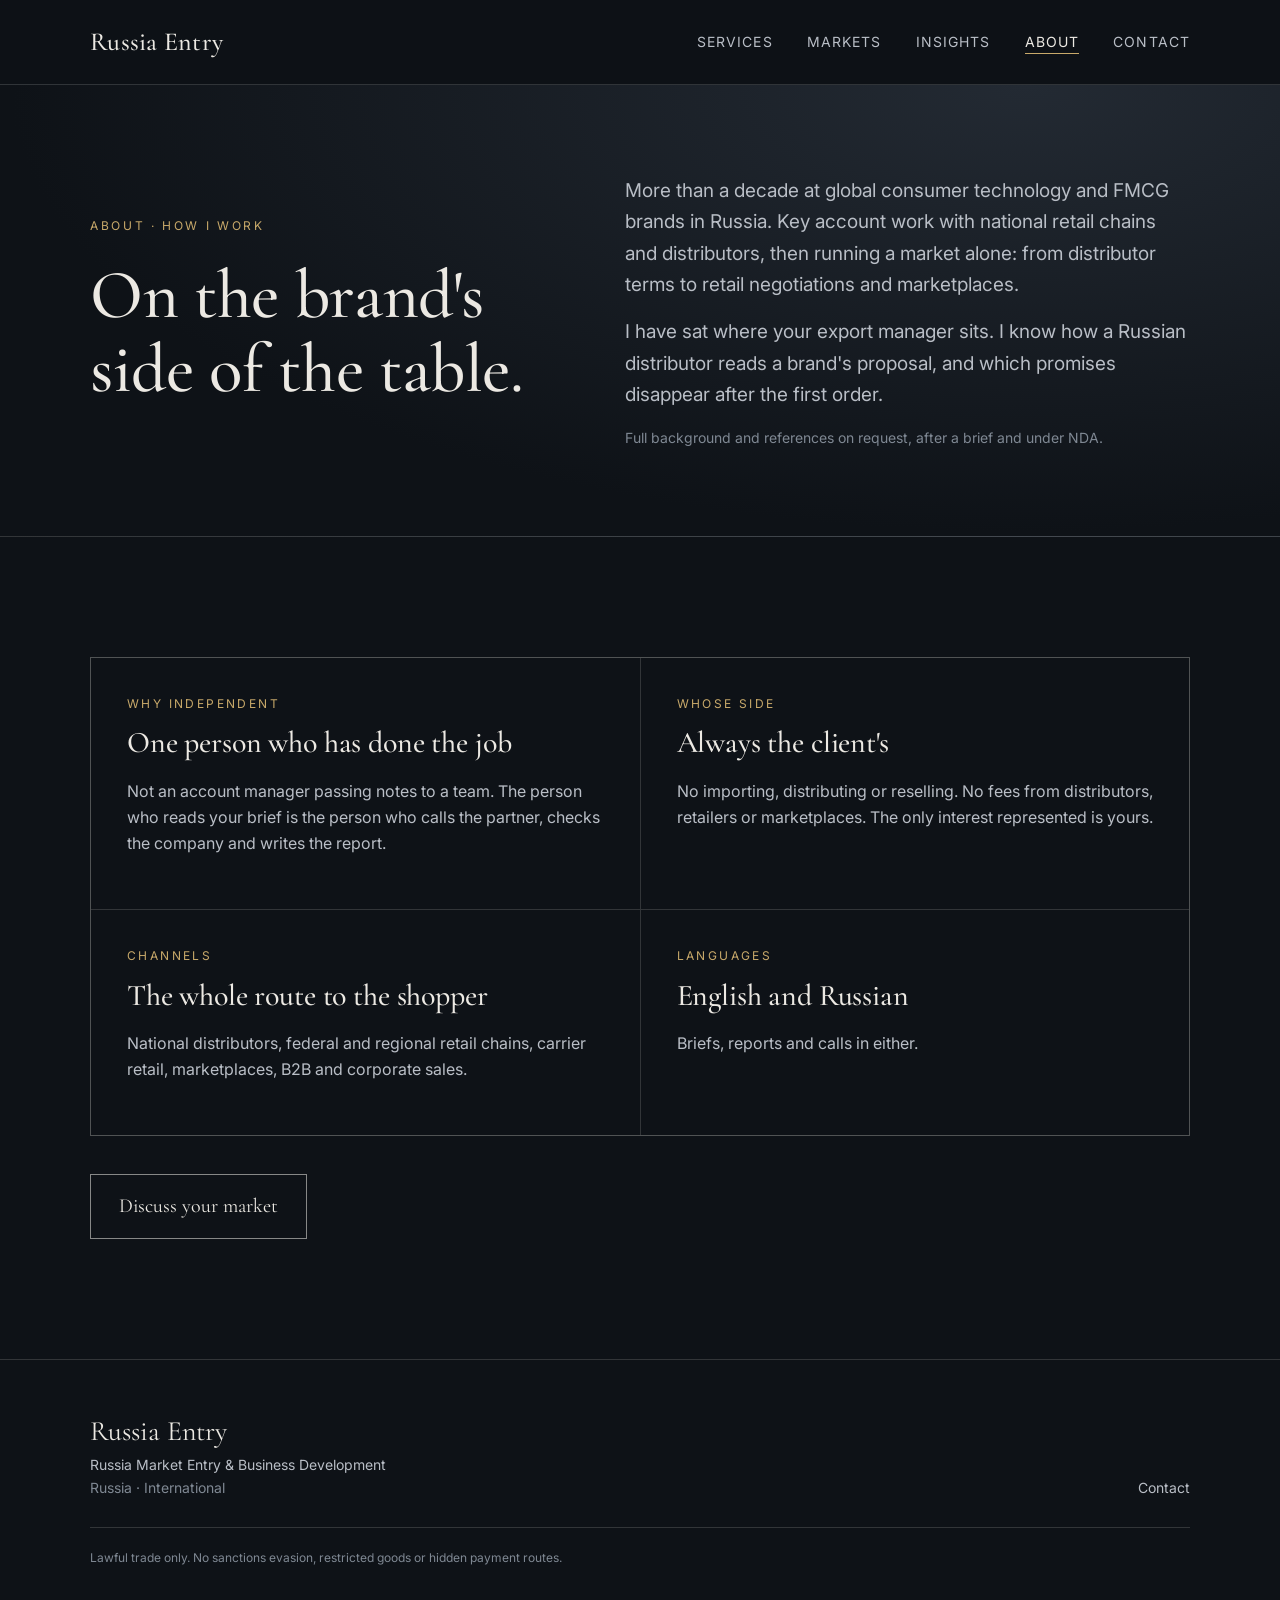
==== commit 6a41e511: "General About without name or photo, no budget field Co-Authored-By: Claude Opus 5.5 <noreply@anthro" ====
--- a/about.html
+++ b/about.html
@@ -4,7 +4,7 @@
 <meta charset="utf-8">
 <meta name="viewport" content="width=device-width, initial-scale=1">
 <title>About · Russia Entry</title>
-<meta name="description" content="Independent market-entry specialist for international companies entering Russia.">
+<meta name="description" content="Independent market-entry specialist with more than a decade on the brand side in Russia. How I work with international companies.">
 <link rel="preconnect" href="https://fonts.googleapis.com">
 <link rel="preconnect" href="https://fonts.gstatic.com" crossorigin>
 <link href="https://fonts.googleapis.com/css2?family=Cormorant+Garamond:ital,wght@0,400;0,500;0,600;1,400;1,500&family=Inter:wght@400;500&display=swap" rel="stylesheet">
@@ -29,12 +29,14 @@
 <main>
 <section class="page-hero">
   <div class="wrap about">
-    <div class="portrait"><div><span>Portrait</span>Editorial photo placeholder</div></div>
     <div>
-      <span class="kicker">About</span>
-      <h1>[NAME]</h1>
-      <p class="lead">I have spent more than a decade working with international technology companies and developing business in Russia.</p>
-      <p class="ph">[Bio placeholder: background, the kind of companies worked with, what clients get from this experience.]</p>
+      <span class="kicker">About · How I work</span>
+      <h1>On the brand's side of the table.</h1>
+    </div>
+    <div>
+      <p class="lead">More than a decade at global consumer technology and FMCG brands in Russia. Key account work with national retail chains and distributors, then running a market alone: from distributor terms to retail negotiations and marketplaces.</p>
+      <p class="lead">I have sat where your export manager sits. I know how a Russian distributor reads a brand's proposal, and which promises disappear after the first order.</p>
+      <p class="muted" style="font-size:14px">Full background and references on request, after a brief and under NDA.</p>
     </div>
   </div>
 </section>
@@ -56,11 +58,11 @@
 <footer class="site-footer">
   <div class="wrap">
     <div>
-      <div class="fname">[NAME]</div>
+      <div class="fname">Russia Entry</div>
       <div class="frole">Russia Market Entry &amp; Business Development</div>
       <div>Russia · International</div>
     </div>
-    <div><a href="#">LinkedIn</a> &nbsp;|&nbsp; <a href="contact.html">Email</a></div>
+    <div><a href="contact.html">Contact</a></div>
     <div class="legal">Lawful trade only. No sanctions evasion, restricted goods or hidden payment routes.</div>
   </div>
 </footer>
--- a/assets/style.css
+++ b/assets/style.css
@@ -174,8 +174,8 @@
 
 /* ---------- independent ---------- */
 .nos { list-style: none; margin: 0 0 56px; padding: 0; }
-.nos li { font-family: var(--serif); font-size: clamp(30px, 3.8vw, 50px); line-height: 1.2; color: #7d828a; padding: 6px 0; border-bottom: 1px solid rgba(27,31,37,.12); }
-.yes { font-family: var(--serif); font-size: clamp(32px, 4vw, 54px); line-height: 1.15; max-width: 900px; color: var(--paper-ink); }
+.nos li { font-family: var(--serif); font-size: clamp(30px, 3.8vw, 50px); line-height: 1.2; color: var(--muted); padding: 8px 0; border-bottom: 1px solid var(--line); }
+.yes { font-family: var(--serif); font-size: clamp(32px, 4vw, 54px); line-height: 1.15; max-width: 900px; color: var(--ink); border-left: 2px solid var(--gold); padding-left: 28px; }
 
 /* ---------- about ---------- */
 .about { display: grid; grid-template-columns: 0.9fr 1.1fr; gap: 72px; align-items: center; }
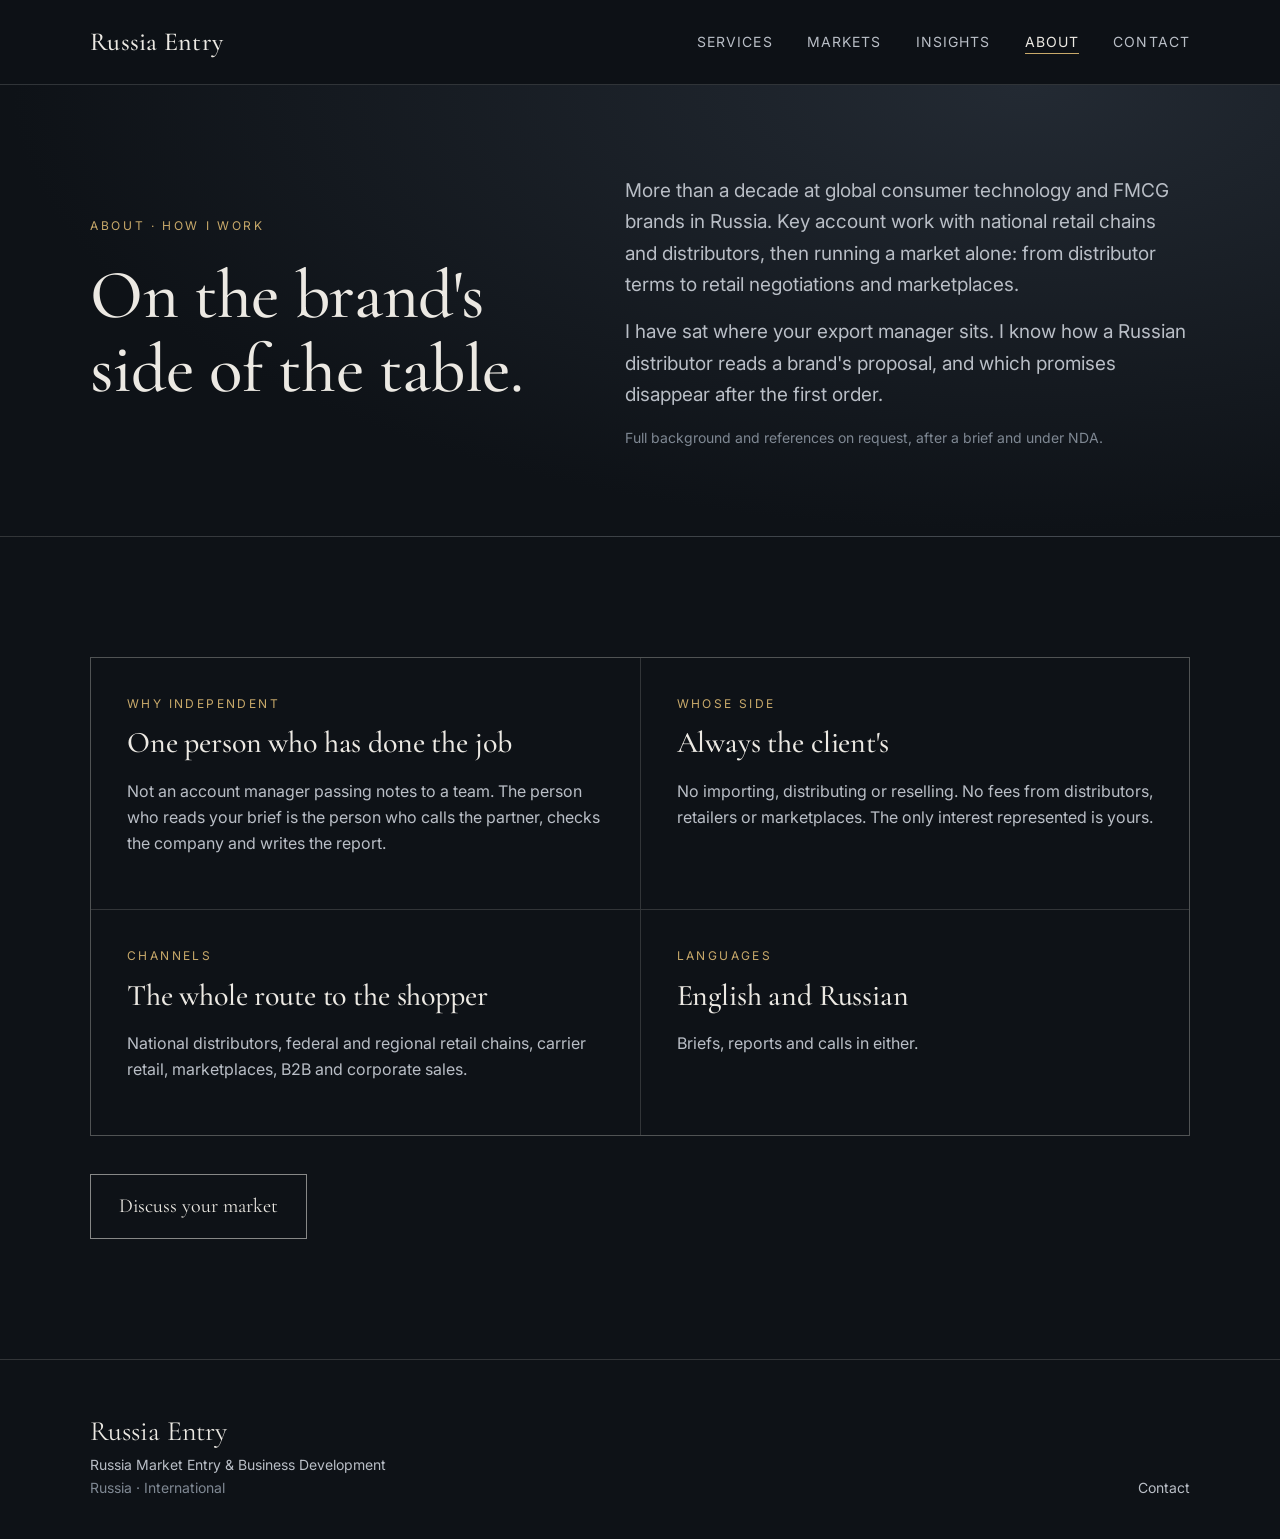
==== commit d299e021: "Remove sanctions and lawful-trade wording Co-Authored-By: Claude Opus 5.5 <noreply@anthropic.com>" ====
--- a/about.html
+++ b/about.html
@@ -63,7 +63,6 @@
       <div>Russia · International</div>
     </div>
     <div><a href="contact.html">Contact</a></div>
-    <div class="legal">Lawful trade only. No sanctions evasion, restricted goods or hidden payment routes.</div>
   </div>
 </footer>
 
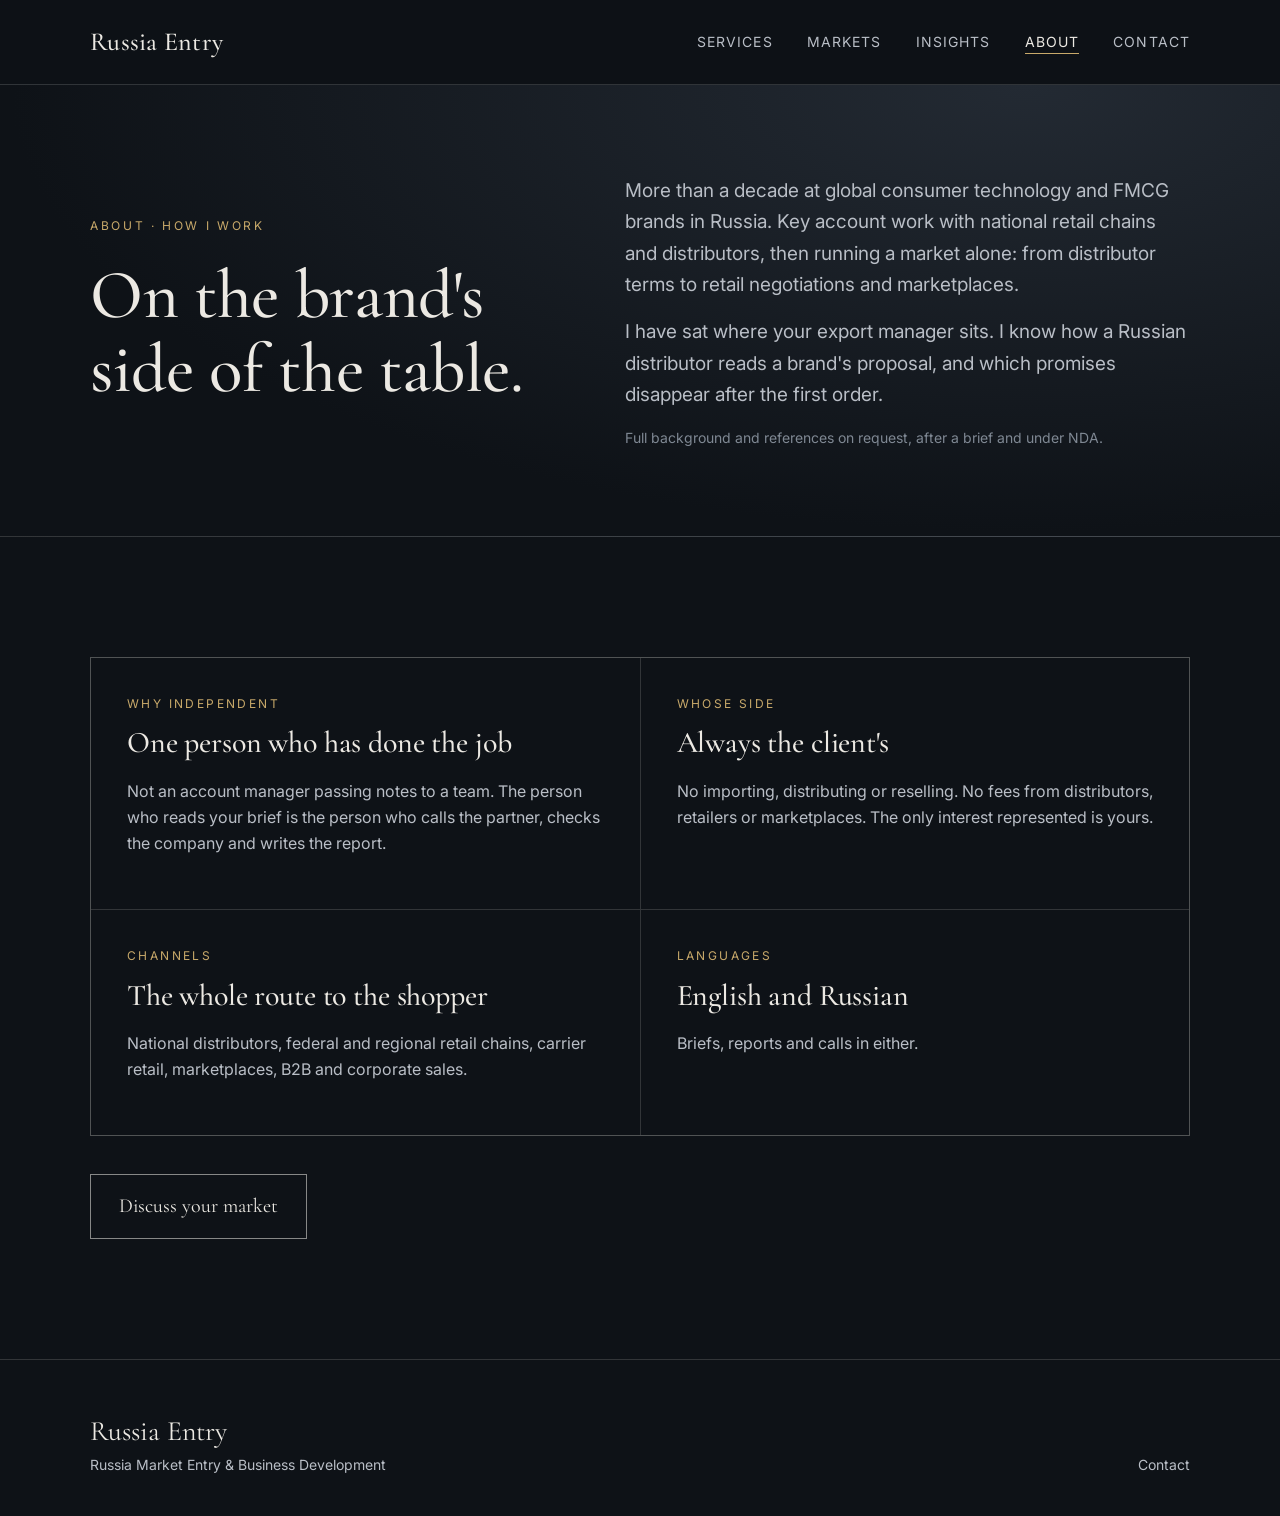
==== commit f028dd65: "Footer: remove location line Co-Authored-By: Claude Opus 5.5 <noreply@anthropic.com>" ====
--- a/about.html
+++ b/about.html
@@ -60,7 +60,6 @@
     <div>
       <div class="fname">Russia Entry</div>
       <div class="frole">Russia Market Entry &amp; Business Development</div>
-      <div>Russia · International</div>
     </div>
     <div><a href="contact.html">Contact</a></div>
   </div>
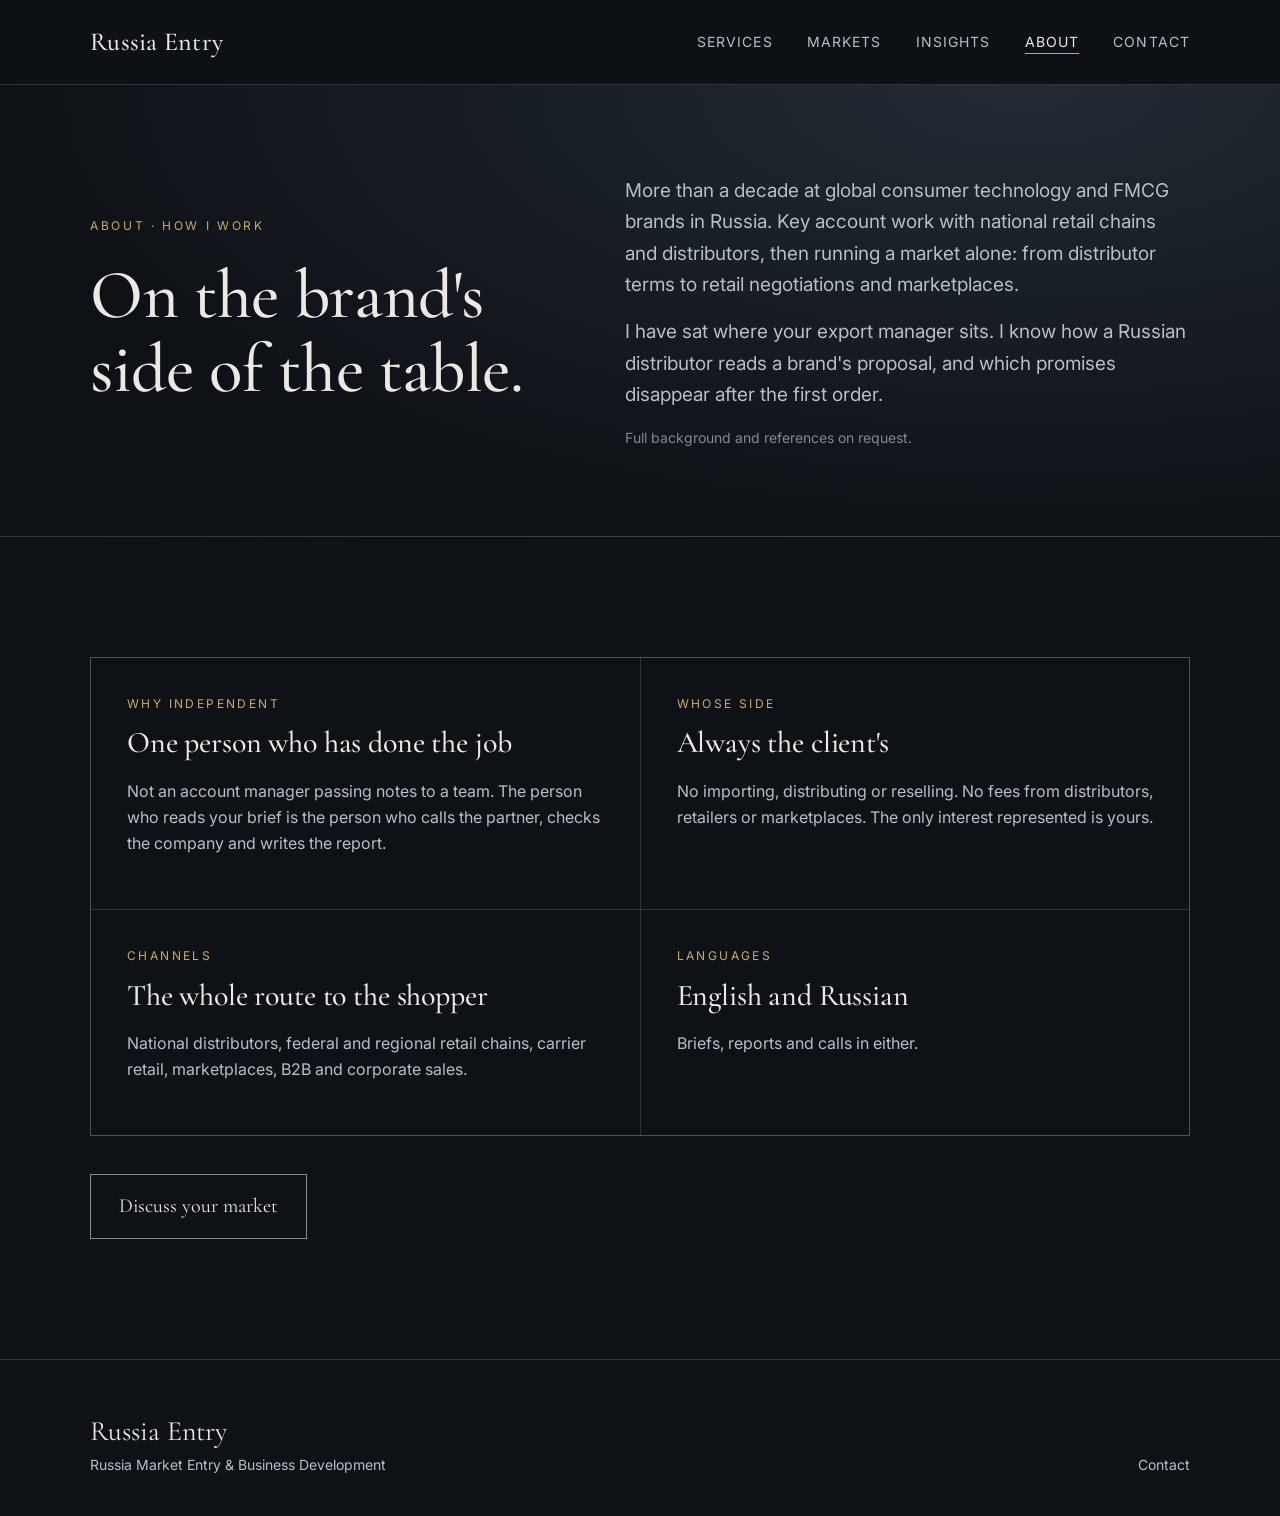
==== commit 7fed65b7: "About: drop NDA condition Co-Authored-By: Claude Opus 5.5 <noreply@anthropic.com>" ====
--- a/about.html
+++ b/about.html
@@ -36,7 +36,7 @@
     <div>
       <p class="lead">More than a decade at global consumer technology and FMCG brands in Russia. Key account work with national retail chains and distributors, then running a market alone: from distributor terms to retail negotiations and marketplaces.</p>
       <p class="lead">I have sat where your export manager sits. I know how a Russian distributor reads a brand's proposal, and which promises disappear after the first order.</p>
-      <p class="muted" style="font-size:14px">Full background and references on request, after a brief and under NDA.</p>
+      <p class="muted" style="font-size:14px">Full background and references on request.</p>
     </div>
   </div>
 </section>
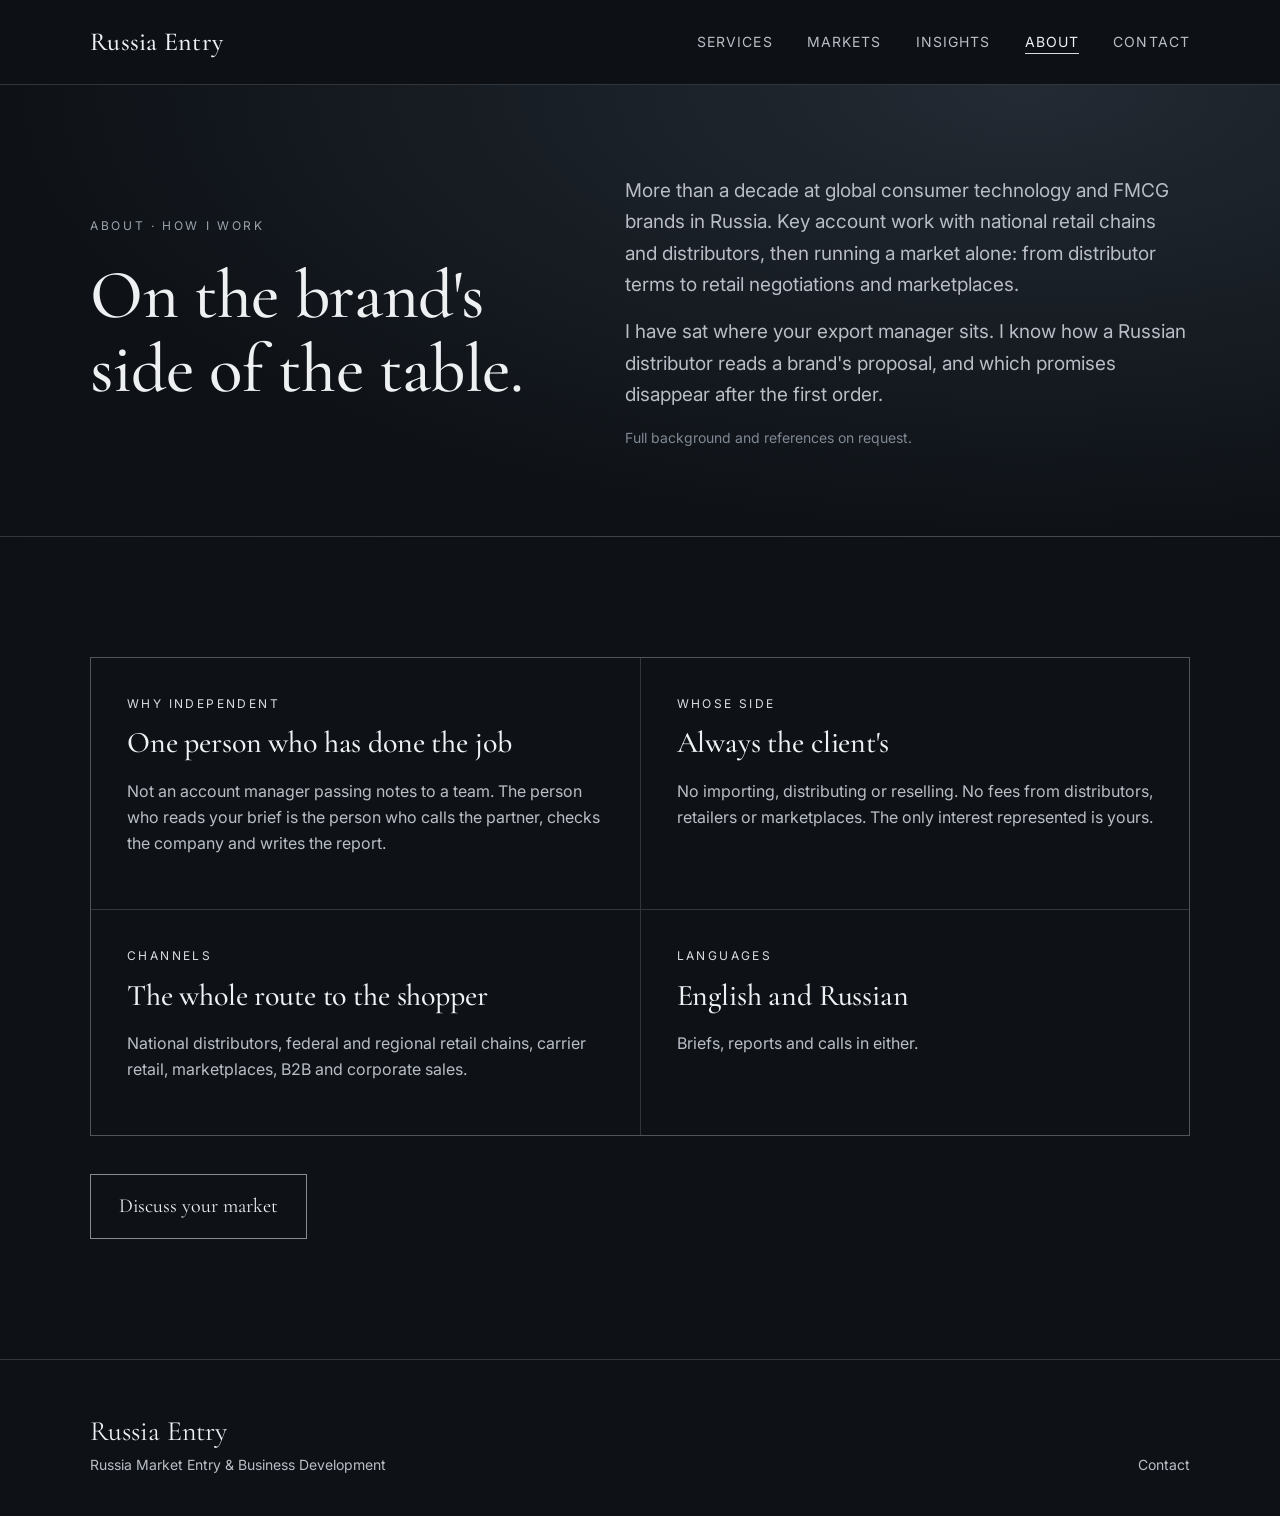
==== commit 56f40c9f: "Monochrome palette, briefing PDF download, structured data, llms.txt Co-Authored-By: Claude Opus 5.5" ====
--- a/about.html
+++ b/about.html
@@ -5,6 +5,13 @@
 <meta name="viewport" content="width=device-width, initial-scale=1">
 <title>About · Russia Entry</title>
 <meta name="description" content="Independent market-entry specialist with more than a decade on the brand side in Russia. How I work with international companies.">
+<link rel="canonical" href="https://russiaentry.com/about.html">
+<meta property="og:type" content="website">
+<meta property="og:site_name" content="Russia Entry">
+<meta property="og:title" content="About · Russia Entry">
+<meta property="og:description" content="Independent market-entry specialist with more than a decade on the brand side in Russia. How I work with international companies.">
+<meta property="og:url" content="https://russiaentry.com/about.html">
+<meta name="twitter:card" content="summary">
 <link rel="preconnect" href="https://fonts.googleapis.com">
 <link rel="preconnect" href="https://fonts.gstatic.com" crossorigin>
 <link href="https://fonts.googleapis.com/css2?family=Cormorant+Garamond:ital,wght@0,400;0,500;0,600;1,400;1,500&family=Inter:wght@400;500&display=swap" rel="stylesheet">
--- a/assets/style.css
+++ b/assets/style.css
@@ -2,13 +2,13 @@
   --bg: #0e1217;
   --bg-2: #141a21;
   --bg-3: #1b222b;
-  --ink: #ece9e3;
+  --ink: #eef0f2;
   --ink-soft: #b9bec6;
   --muted: #7f8893;
-  --line: rgba(236, 233, 227, 0.16);
-  --line-strong: rgba(236, 233, 227, 0.55);
-  --gold: #c8a96a;
-  --gold-soft: rgba(200, 169, 106, 0.14);
+  --line: rgba(238, 240, 242, 0.16);
+  --line-strong: rgba(238, 240, 242, 0.55);
+  --gold: #d9dde2;
+  --gold-soft: rgba(217, 221, 226, 0.14);
   --paper: #efebe4;
   --paper-ink: #1b1f25;
   --max: 1180px;
@@ -34,7 +34,7 @@
 h3 { font-size: 28px; }
 p { margin: 0 0 16px; }
 .lead { font-size: 19px; color: var(--ink-soft); max-width: 640px; }
-.kicker { display: block; font-size: 12px; letter-spacing: .22em; text-transform: uppercase; color: var(--gold); margin-bottom: 22px; }
+.kicker { display: block; font-size: 12px; letter-spacing: .22em; text-transform: uppercase; color: #9aa3ad; margin-bottom: 22px; }
 .muted { color: var(--muted); }
 .ph { color: var(--gold); font-style: italic; }
 
@@ -78,15 +78,15 @@
 
 /* network map */
 .netmap { width: 100%; height: auto; overflow: visible; }
-.netmap .grid-dot { fill: rgba(236, 233, 227, .16); }
-.netmap .ru-dot { fill: rgba(200, 169, 106, .5); }
-.netmap .arc { fill: none; stroke: rgba(236, 233, 227, .22); stroke-width: 1; transition: stroke .25s, stroke-width .25s; }
+.netmap .grid-dot { fill: rgba(238, 240, 242, .16); }
+.netmap .ru-dot { fill: rgba(217, 221, 226, .5); }
+.netmap .arc { fill: none; stroke: rgba(238, 240, 242, .22); stroke-width: 1; transition: stroke .25s, stroke-width .25s; }
 .netmap .arc.flow { stroke: var(--gold); stroke-width: 1.2; stroke-dasharray: 3 9; animation: flow 2.6s linear infinite; opacity: .55; }
 .netmap .arc.hot { stroke: var(--gold); stroke-width: 1.6; opacity: 1; }
-.netmap .ru-link { stroke: rgba(200, 169, 106, .45); stroke-width: 1; fill: none; }
+.netmap .ru-link { stroke: rgba(217, 221, 226, .45); stroke-width: 1; fill: none; }
 .netmap .node { cursor: pointer; }
 .netmap .node circle.core { fill: var(--ink); }
-.netmap .node circle.halo { fill: none; stroke: rgba(236, 233, 227, .35); }
+.netmap .node circle.halo { fill: none; stroke: rgba(238, 240, 242, .35); }
 .netmap .node.hub circle.core { fill: var(--gold); }
 .netmap .node.hub circle.halo { stroke: var(--gold); animation: pulse 3s ease-out infinite; transform-box: fill-box; transform-origin: center; }
 .netmap .node text { font-family: var(--sans); font-size: 9px; letter-spacing: .12em; text-transform: uppercase; fill: var(--muted); transition: fill .2s; }
@@ -147,7 +147,7 @@
 
 /* ---------- journey ---------- */
 .journey { display: grid; grid-template-columns: repeat(5, 1fr); gap: 0; position: relative; margin-top: 20px; }
-.journey::before { content: ""; position: absolute; top: 9px; left: 10px; right: 10px; height: 1px; background: linear-gradient(90deg, var(--gold), rgba(200,169,106,.25)); }
+.journey::before { content: ""; position: absolute; top: 9px; left: 10px; right: 10px; height: 1px; background: linear-gradient(90deg, var(--gold), rgba(217, 221, 226, .25)); }
 .stage { position: relative; padding: 44px 22px 0 0; }
 .stage::before { content: ""; position: absolute; top: 3px; left: 0; width: 13px; height: 13px; border-radius: 50%; background: var(--bg-2); border: 1px solid var(--gold); }
 .stage:first-child::before { background: var(--gold); }
@@ -156,7 +156,7 @@
 .stage p { font-size: 15px; color: var(--ink-soft); margin: 0; }
 @media (max-width: 900px) {
   .journey { grid-template-columns: 1fr; }
-  .journey::before { top: 10px; bottom: 10px; left: 6px; right: auto; width: 1px; height: auto; background: linear-gradient(180deg, var(--gold), rgba(200,169,106,.25)); }
+  .journey::before { top: 10px; bottom: 10px; left: 6px; right: auto; width: 1px; height: auto; background: linear-gradient(180deg, var(--gold), rgba(217, 221, 226, .25)); }
   .stage { padding: 0 0 36px 40px; }
   .stage .arrow { display: none; }
 }
@@ -184,7 +184,7 @@
 @media (max-width: 900px) { .about { grid-template-columns: 1fr; gap: 36px; } }
 
 /* ---------- briefing ---------- */
-.briefing { border: 1px solid var(--gold); padding: 64px; display: grid; grid-template-columns: 1.2fr 1fr; gap: 56px; align-items: center; background: linear-gradient(135deg, rgba(200,169,106,.07), transparent 60%); }
+.briefing { border: 1px solid var(--gold); padding: 64px; display: grid; grid-template-columns: 1.2fr 1fr; gap: 56px; align-items: center; background: linear-gradient(135deg, rgba(217, 221, 226, .07), transparent 60%); }
 .briefing .pill { display: inline-block; font-size: 12px; letter-spacing: .18em; text-transform: uppercase; border: 1px solid var(--gold); color: var(--gold); padding: 6px 12px; margin-bottom: 20px; }
 .inline-form { display: flex; flex-direction: column; gap: 14px; }
 .inline-form input { background: transparent; border: 0; border-bottom: 1px solid var(--line-strong); color: var(--ink); font: inherit; font-size: 18px; padding: 12px 2px; }
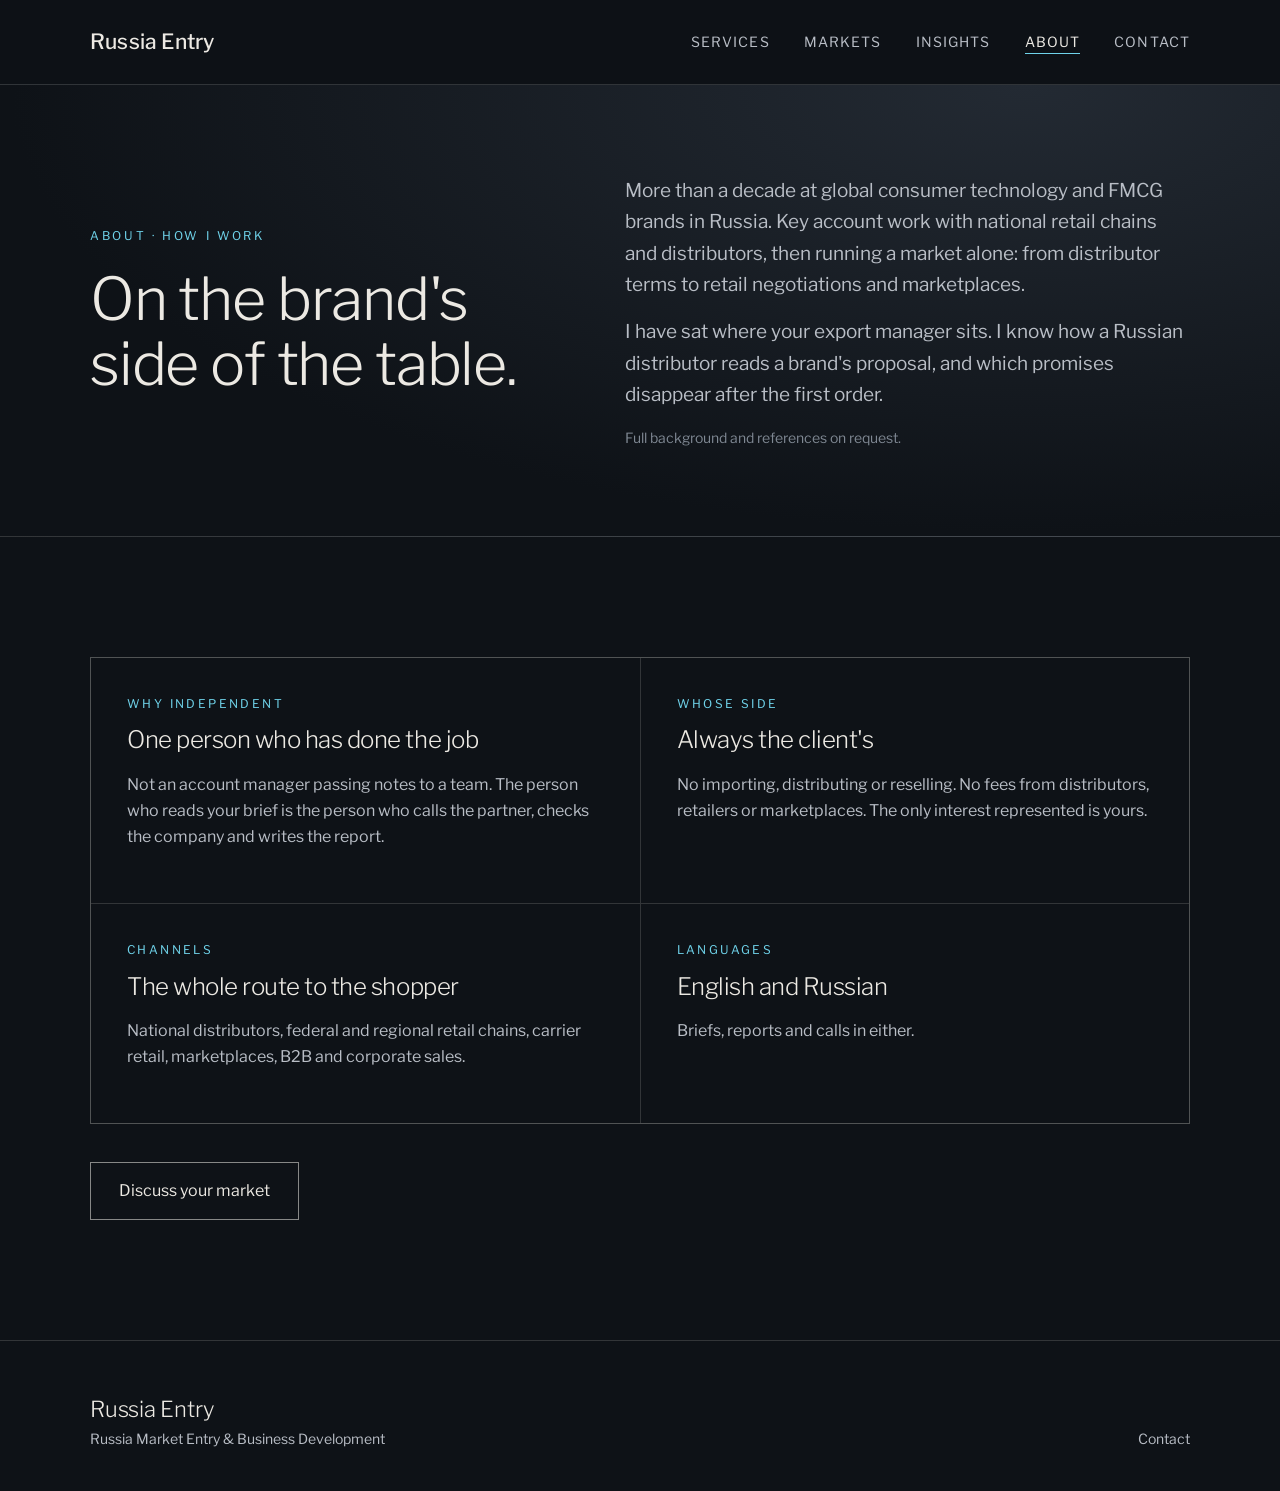
==== commit 740779aa: "Fonts: Libre Franklin Co-Authored-By: Claude Opus 5.5 <noreply@anthropic.com>" ====
--- a/about.html
+++ b/about.html
@@ -14,7 +14,7 @@
 <meta name="twitter:card" content="summary">
 <link rel="preconnect" href="https://fonts.googleapis.com">
 <link rel="preconnect" href="https://fonts.gstatic.com" crossorigin>
-<link href="https://fonts.googleapis.com/css2?family=Cormorant+Garamond:ital,wght@0,400;0,500;0,600;1,400;1,500&family=Inter:wght@400;500&display=swap" rel="stylesheet">
+<link href="https://fonts.googleapis.com/css2?family=Libre+Franklin:ital,wght@0,300;0,400;0,500;0,600;1,300&display=swap" rel="stylesheet">
 <link rel="stylesheet" href="assets/style.css">
 </head>
 <body>
--- a/assets/style.css
+++ b/assets/style.css
@@ -2,18 +2,18 @@
   --bg: #0e1217;
   --bg-2: #141a21;
   --bg-3: #1b222b;
-  --ink: #eef0f2;
+  --ink: #ece9e3;
   --ink-soft: #b9bec6;
   --muted: #7f8893;
-  --line: rgba(238, 240, 242, 0.16);
-  --line-strong: rgba(238, 240, 242, 0.55);
-  --gold: #d9dde2;
-  --gold-soft: rgba(217, 221, 226, 0.14);
+  --line: rgba(236, 233, 227, 0.16);
+  --line-strong: rgba(236, 233, 227, 0.55);
+  --gold: #6fd3ea;
+  --gold-soft: rgba(111, 211, 234, 0.14);
   --paper: #efebe4;
   --paper-ink: #1b1f25;
   --max: 1180px;
-  --serif: "Cormorant Garamond", Georgia, "Times New Roman", serif;
-  --sans: "Inter", system-ui, -apple-system, "Segoe UI", Roboto, sans-serif;
+  --serif: "Libre Franklin", system-ui, sans-serif;
+  --sans: "Libre Franklin", system-ui, -apple-system, "Segoe UI", Roboto, sans-serif;
 }
 
 * { box-sizing: border-box; }
@@ -28,13 +28,13 @@
 .wrap { max-width: var(--max); margin: 0 auto; padding: 0 40px; }
 @media (max-width: 700px) { .wrap { padding: 0 16px; } }
 
-h1, h2, h3 { font-family: var(--serif); font-weight: 500; line-height: 1.08; letter-spacing: -0.005em; margin: 0 0 18px; }
-h1 { font-size: clamp(46px, 6.4vw, 84px); }
-h2 { font-size: clamp(36px, 4.4vw, 56px); }
-h3 { font-size: 28px; }
+h1, h2, h3 { font-family: var(--serif); font-weight: 300; line-height: 1.1; letter-spacing: -0.02em; margin: 0 0 18px; }
+h1 { font-size: clamp(40px, 5.4vw, 70px); }
+h2 { font-size: clamp(30px, 3.6vw, 46px); }
+h3 { font-size: 24px; }
 p { margin: 0 0 16px; }
 .lead { font-size: 19px; color: var(--ink-soft); max-width: 640px; }
-.kicker { display: block; font-size: 12px; letter-spacing: .22em; text-transform: uppercase; color: #9aa3ad; margin-bottom: 22px; }
+.kicker { display: block; font-size: 12px; letter-spacing: .22em; text-transform: uppercase; color: var(--gold); margin-bottom: 22px; }
 .muted { color: var(--muted); }
 .ph { color: var(--gold); font-style: italic; }
 
@@ -42,7 +42,7 @@
 .site-header { position: absolute; top: 0; left: 0; right: 0; z-index: 20; }
 .site-header.solid { position: sticky; background: rgba(14, 18, 23, .92); backdrop-filter: blur(8px); border-bottom: 1px solid var(--line); }
 .site-header .wrap { display: flex; align-items: center; justify-content: space-between; height: 84px; }
-.logo { font-family: var(--serif); font-size: 26px; font-weight: 500; text-decoration: none; letter-spacing: .01em; white-space: nowrap; }
+.logo { font-family: var(--serif); font-size: 21px; font-weight: 500; text-decoration: none; letter-spacing: .01em; white-space: nowrap; }
 .nav { display: flex; gap: 34px; align-items: center; }
 .nav a { text-decoration: none; font-size: 14px; letter-spacing: .08em; text-transform: uppercase; color: var(--ink-soft); }
 .nav a:hover, .nav a[aria-current="page"] { color: var(--ink); }
@@ -59,7 +59,7 @@
 .btn {
   display: inline-flex; align-items: center; gap: 10px; padding: 15px 28px;
   border: 1px solid var(--line-strong); color: var(--ink); background: transparent;
-  font-family: var(--serif); font-size: 20px; text-decoration: none; cursor: pointer;
+  font-family: var(--sans); font-size: 16px; text-decoration: none; cursor: pointer;
   transition: background .2s, color .2s, border-color .2s;
 }
 .btn:hover { background: var(--ink); color: var(--bg); border-color: var(--ink); }
@@ -73,20 +73,20 @@
 .hero .ridges { position: absolute; left: 0; right: 0; bottom: 0; width: 100%; height: 62%; pointer-events: none; }
 .hero .wrap { position: relative; z-index: 2; display: grid; grid-template-columns: 0.9fr 1.25fr; gap: 48px; align-items: center; padding-top: 110px; padding-bottom: 80px; width: 100%; }
 .hero h1 { margin-bottom: 14px; }
-.hero .sub { font-family: var(--serif); font-size: clamp(22px, 2.2vw, 28px); color: var(--ink); margin-bottom: 22px; }
+.hero .sub { font-family: var(--serif); font-size: clamp(19px, 1.9vw, 24px); color: var(--ink); margin-bottom: 22px; }
 @media (max-width: 980px) { .hero .wrap { grid-template-columns: 1fr; } }
 
 /* network map */
 .netmap { width: 100%; height: auto; overflow: visible; }
-.netmap .grid-dot { fill: rgba(238, 240, 242, .16); }
-.netmap .ru-dot { fill: rgba(217, 221, 226, .5); }
-.netmap .arc { fill: none; stroke: rgba(238, 240, 242, .22); stroke-width: 1; transition: stroke .25s, stroke-width .25s; }
+.netmap .grid-dot { fill: rgba(236, 233, 227, .16); }
+.netmap .ru-dot { fill: rgba(111, 211, 234, .5); }
+.netmap .arc { fill: none; stroke: rgba(236, 233, 227, .22); stroke-width: 1; transition: stroke .25s, stroke-width .25s; }
 .netmap .arc.flow { stroke: var(--gold); stroke-width: 1.2; stroke-dasharray: 3 9; animation: flow 2.6s linear infinite; opacity: .55; }
 .netmap .arc.hot { stroke: var(--gold); stroke-width: 1.6; opacity: 1; }
-.netmap .ru-link { stroke: rgba(217, 221, 226, .45); stroke-width: 1; fill: none; }
+.netmap .ru-link { stroke: rgba(111, 211, 234, .45); stroke-width: 1; fill: none; }
 .netmap .node { cursor: pointer; }
 .netmap .node circle.core { fill: var(--ink); }
-.netmap .node circle.halo { fill: none; stroke: rgba(238, 240, 242, .35); }
+.netmap .node circle.halo { fill: none; stroke: rgba(236, 233, 227, .35); }
 .netmap .node.hub circle.core { fill: var(--gold); }
 .netmap .node.hub circle.halo { stroke: var(--gold); animation: pulse 3s ease-out infinite; transform-box: fill-box; transform-origin: center; }
 .netmap .node text { font-family: var(--sans); font-size: 9px; letter-spacing: .12em; text-transform: uppercase; fill: var(--muted); transition: fill .2s; }
@@ -111,9 +111,9 @@
 
 /* ---------- problem ---------- */
 .questions { list-style: none; margin: 0; padding: 0; counter-reset: q; }
-.questions li { counter-increment: q; font-family: var(--serif); font-size: clamp(26px, 3.2vw, 40px); line-height: 1.25; padding: 18px 0; border-bottom: 1px solid var(--line); display: flex; gap: 28px; align-items: baseline; }
+.questions li { counter-increment: q; font-family: var(--serif); font-size: clamp(22px, 2.6vw, 32px); line-height: 1.3; padding: 18px 0; border-bottom: 1px solid var(--line); display: flex; gap: 28px; align-items: baseline; }
 .questions li::before { content: "0" counter(q); font-family: var(--sans); font-size: 13px; letter-spacing: .15em; color: var(--gold); min-width: 28px; }
-.answer { margin-top: 56px; font-family: var(--serif); font-size: clamp(28px, 3.4vw, 44px); line-height: 1.2; max-width: 900px; }
+.answer { margin-top: 56px; font-family: var(--serif); font-size: clamp(24px, 2.8vw, 36px); line-height: 1.2; max-width: 900px; }
 .answer em { color: var(--gold); font-style: italic; }
 
 /* ---------- products ---------- */
@@ -124,7 +124,7 @@
   display: grid; grid-template-columns: 80px 1fr 1fr 40px; gap: 24px; align-items: baseline; padding: 34px 0; font: inherit;
 }
 .product .num { font-size: 13px; letter-spacing: .15em; color: var(--gold); }
-.product .name { font-family: var(--serif); font-size: clamp(28px, 3vw, 40px); line-height: 1.1; }
+.product .name { font-family: var(--serif); font-size: clamp(23px, 2.4vw, 32px); line-height: 1.1; }
 .product .tag { color: var(--ink-soft); font-size: 17px; }
 .product .plus { justify-self: end; font-size: 28px; font-weight: 300; color: var(--gold); transition: transform .3s; }
 .product.open .plus { transform: rotate(45deg); }
@@ -147,16 +147,16 @@
 
 /* ---------- journey ---------- */
 .journey { display: grid; grid-template-columns: repeat(5, 1fr); gap: 0; position: relative; margin-top: 20px; }
-.journey::before { content: ""; position: absolute; top: 9px; left: 10px; right: 10px; height: 1px; background: linear-gradient(90deg, var(--gold), rgba(217, 221, 226, .25)); }
+.journey::before { content: ""; position: absolute; top: 9px; left: 10px; right: 10px; height: 1px; background: linear-gradient(90deg, var(--gold), rgba(111, 211, 234, .25)); }
 .stage { position: relative; padding: 44px 22px 0 0; }
 .stage::before { content: ""; position: absolute; top: 3px; left: 0; width: 13px; height: 13px; border-radius: 50%; background: var(--bg-2); border: 1px solid var(--gold); }
 .stage:first-child::before { background: var(--gold); }
 .stage .arrow { position: absolute; top: -2px; right: 12px; color: var(--gold); font-size: 16px; }
-.stage h3 { font-size: 32px; margin-bottom: 10px; }
+.stage h3 { font-size: 26px; margin-bottom: 10px; }
 .stage p { font-size: 15px; color: var(--ink-soft); margin: 0; }
 @media (max-width: 900px) {
   .journey { grid-template-columns: 1fr; }
-  .journey::before { top: 10px; bottom: 10px; left: 6px; right: auto; width: 1px; height: auto; background: linear-gradient(180deg, var(--gold), rgba(217, 221, 226, .25)); }
+  .journey::before { top: 10px; bottom: 10px; left: 6px; right: auto; width: 1px; height: auto; background: linear-gradient(180deg, var(--gold), rgba(111, 211, 234, .25)); }
   .stage { padding: 0 0 36px 40px; }
   .stage .arrow { display: none; }
 }
@@ -164,18 +164,18 @@
 /* ---------- experience ---------- */
 .areas { display: grid; grid-template-columns: 1fr 1fr; gap: 1px; background: var(--line); border: 1px solid var(--line); margin-bottom: 64px; }
 .area { background: var(--bg); padding: 34px; }
-.area h3 { font-size: 30px; margin-bottom: 8px; }
+.area h3 { font-size: 24px; margin-bottom: 8px; }
 .area p { color: var(--ink-soft); margin: 0; font-size: 15px; letter-spacing: .03em; }
 .stats { display: grid; grid-template-columns: repeat(4, 1fr); gap: 32px; }
-.stat .big { font-family: var(--serif); font-size: clamp(54px, 6vw, 84px); line-height: 1; color: var(--gold); }
+.stat .big { font-family: var(--serif); font-size: clamp(46px, 5vw, 68px); line-height: 1; color: var(--gold); }
 .stat .lbl { font-size: 14px; color: var(--ink-soft); margin-top: 12px; border-top: 1px solid var(--line); padding-top: 12px; }
 .cases-note { margin-top: 56px; padding: 26px 30px; border: 1px dashed var(--line-strong); color: var(--muted); font-size: 15px; }
 @media (max-width: 800px) { .areas { grid-template-columns: 1fr; } .stats { grid-template-columns: 1fr 1fr; } }
 
 /* ---------- independent ---------- */
 .nos { list-style: none; margin: 0 0 56px; padding: 0; }
-.nos li { font-family: var(--serif); font-size: clamp(30px, 3.8vw, 50px); line-height: 1.2; color: var(--muted); padding: 8px 0; border-bottom: 1px solid var(--line); }
-.yes { font-family: var(--serif); font-size: clamp(32px, 4vw, 54px); line-height: 1.15; max-width: 900px; color: var(--ink); border-left: 2px solid var(--gold); padding-left: 28px; }
+.nos li { font-family: var(--serif); font-size: clamp(24px, 3vw, 38px); line-height: 1.2; color: var(--muted); padding: 8px 0; border-bottom: 1px solid var(--line); }
+.yes { font-family: var(--serif); font-size: clamp(26px, 3.2vw, 42px); line-height: 1.15; max-width: 900px; color: var(--ink); border-left: 2px solid var(--gold); padding-left: 28px; }
 
 /* ---------- about ---------- */
 .about { display: grid; grid-template-columns: 0.9fr 1.1fr; gap: 72px; align-items: center; }
@@ -184,7 +184,7 @@
 @media (max-width: 900px) { .about { grid-template-columns: 1fr; gap: 36px; } }
 
 /* ---------- briefing ---------- */
-.briefing { border: 1px solid var(--gold); padding: 64px; display: grid; grid-template-columns: 1.2fr 1fr; gap: 56px; align-items: center; background: linear-gradient(135deg, rgba(217, 221, 226, .07), transparent 60%); }
+.briefing { border: 1px solid var(--gold); padding: 64px; display: grid; grid-template-columns: 1.2fr 1fr; gap: 56px; align-items: center; background: linear-gradient(135deg, rgba(111, 211, 234, .07), transparent 60%); }
 .briefing .pill { display: inline-block; font-size: 12px; letter-spacing: .18em; text-transform: uppercase; border: 1px solid var(--gold); color: var(--gold); padding: 6px 12px; margin-bottom: 20px; }
 .inline-form { display: flex; flex-direction: column; gap: 14px; }
 .inline-form input { background: transparent; border: 0; border-bottom: 1px solid var(--line-strong); color: var(--ink); font: inherit; font-size: 18px; padding: 12px 2px; }
@@ -195,13 +195,13 @@
 
 /* ---------- inner pages ---------- */
 .page-hero { padding: 90px 0 70px; border-bottom: 1px solid var(--line); background: radial-gradient(ellipse at 80% 0%, #232a33 0%, var(--bg) 70%); }
-.page-hero h1 { font-size: clamp(42px, 5.4vw, 72px); max-width: 900px; }
+.page-hero h1 { font-size: clamp(36px, 4.6vw, 60px); max-width: 900px; }
 .svc { display: grid; grid-template-columns: 340px 1fr; gap: 64px; padding: 72px 0; border-bottom: 1px solid var(--line); scroll-margin-top: 100px; }
 .svc .num { font-size: 13px; letter-spacing: .15em; color: var(--gold); }
-.svc h2 { font-size: clamp(34px, 3.6vw, 46px); margin-top: 10px; }
-.svc .price { font-family: var(--serif); font-size: 30px; color: var(--gold); margin: 18px 0 2px; }
+.svc h2 { font-size: clamp(28px, 3vw, 38px); margin-top: 10px; }
+.svc .price { font-family: var(--serif); font-size: 26px; color: var(--gold); margin: 18px 0 2px; }
 .svc .time { color: var(--muted); font-size: 14px; margin-bottom: 26px; }
-.svc .for { font-family: var(--serif); font-size: 26px; line-height: 1.3; margin-bottom: 20px; }
+.svc .for { font-family: var(--serif); font-size: 21px; line-height: 1.3; margin-bottom: 20px; }
 .svc h4 { font-size: 12px; letter-spacing: .2em; text-transform: uppercase; color: var(--muted); margin: 30px 0 10px; font-weight: 500; }
 .list { list-style: none; margin: 0; padding: 0; }
 .list li { padding: 11px 0 11px 26px; position: relative; border-bottom: 1px solid var(--line); color: var(--ink-soft); }
@@ -211,7 +211,7 @@
 .cards { display: grid; grid-template-columns: repeat(2, 1fr); gap: 1px; background: var(--line); border: 1px solid var(--line); }
 .cards.c3 { grid-template-columns: repeat(3, 1fr); }
 .cards > * { background: var(--bg); padding: 36px; scroll-margin-top: 100px; }
-.cards h3 { font-size: 30px; }
+.cards h3 { font-size: 24px; }
 .cards p { color: var(--ink-soft); font-size: 16px; }
 .cards ul { color: var(--ink-soft); font-size: 15px; padding-left: 18px; margin: 12px 0 0; }
 .cards .tag { font-size: 12px; letter-spacing: .2em; text-transform: uppercase; color: var(--gold); display: block; margin-bottom: 14px; }
@@ -223,7 +223,7 @@
 .chips a:hover { border-color: var(--gold); color: var(--gold); }
 
 details { border-bottom: 1px solid var(--line); padding: 22px 0; }
-details summary { cursor: pointer; font-family: var(--serif); font-size: 24px; list-style: none; position: relative; padding-right: 36px; }
+details summary { cursor: pointer; font-family: var(--serif); font-size: 20px; list-style: none; position: relative; padding-right: 36px; }
 details summary::-webkit-details-marker { display: none; }
 details summary::after { content: "+"; position: absolute; right: 0; top: -2px; font-size: 28px; color: var(--gold); font-weight: 300; }
 details[open] summary::after { content: "−"; }
@@ -253,8 +253,11 @@
 /* ---------- footer ---------- */
 .site-footer { border-top: 1px solid var(--line); padding: 56px 0 40px; font-size: 14px; color: var(--muted); }
 .site-footer .wrap { display: flex; flex-wrap: wrap; justify-content: space-between; gap: 28px; align-items: flex-end; }
-.site-footer .fname { font-family: var(--serif); font-size: 28px; color: var(--ink); line-height: 1.1; }
+.site-footer .fname { font-family: var(--serif); font-size: 22px; color: var(--ink); line-height: 1.1; }
 .site-footer .frole { color: var(--ink-soft); margin-top: 6px; }
 .site-footer a { color: var(--ink-soft); text-decoration: none; }
 .site-footer a:hover { color: var(--gold); }
 .site-footer .legal { flex-basis: 100%; border-top: 1px solid var(--line); padding-top: 20px; font-size: 12px; }
+
+/* Libre Franklin: light display weight */
+.hero .sub, .questions li, .answer, .product .name, .stat .big, .nos li, .yes, .svc .price, .svc .for, details summary, .site-footer .fname, .portrait span { font-weight: 300; letter-spacing: -0.01em; }
